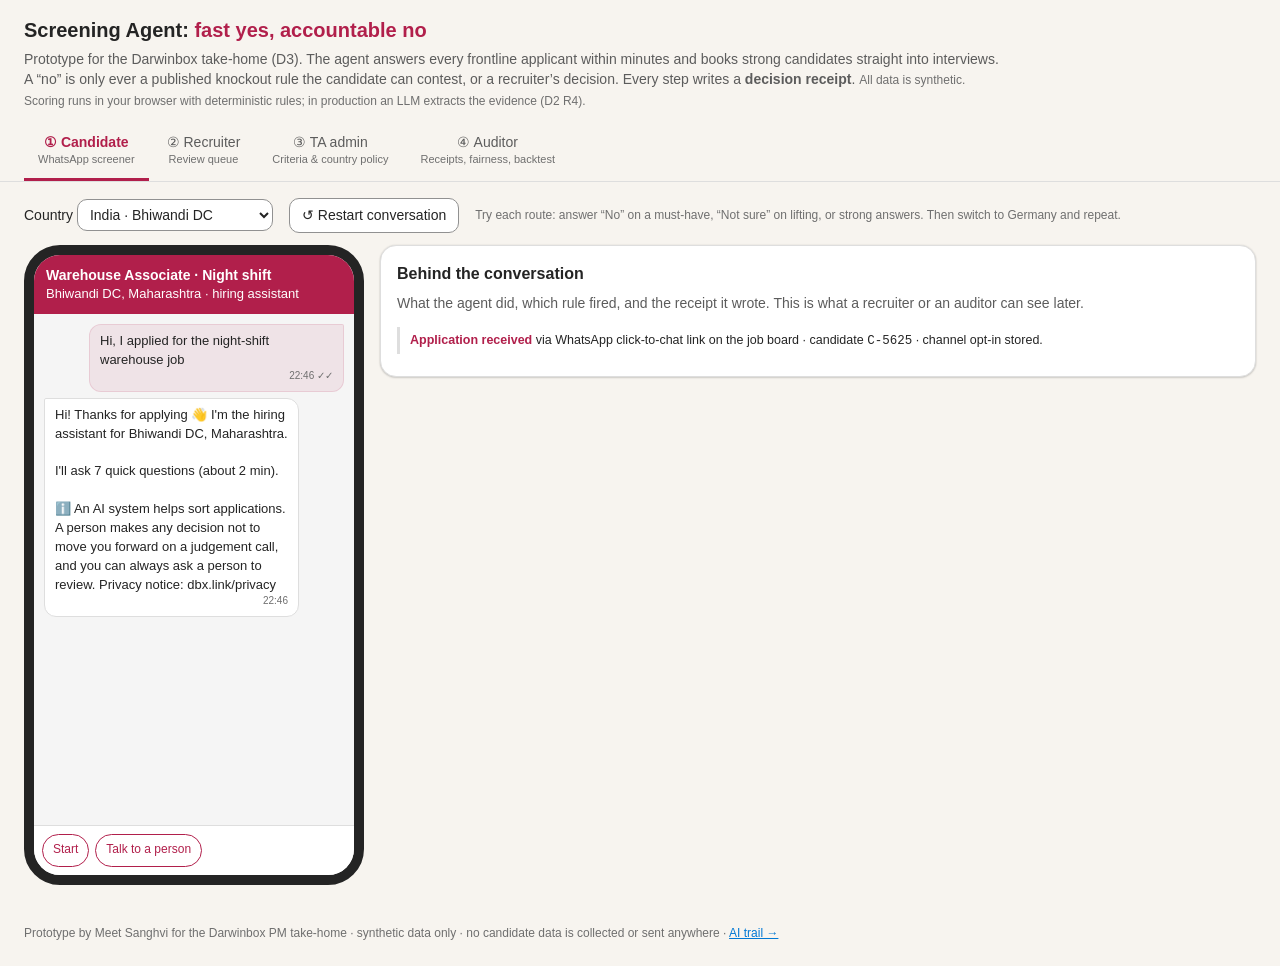
==== index.html @ ac9735ef "Screening agent prototype + AI trail Co-authored-by: Copilot <223556219+Copilot@users.noreply.github" ====
<!doctype html>
<html lang="en">
<head>
<meta charset="utf-8">
<meta name="viewport" content="width=device-width, initial-scale=1">
<meta name="robots" content="noindex">
<title>Screening Agent prototype: fast yes, accountable no</title>
<script>
  (() => {
    const param = new URLSearchParams(window.location.search).get("scoutTheme");
    const theme =
      param || (window.matchMedia("(prefers-color-scheme: dark)").matches ? "dark" : "light");
    document.documentElement.setAttribute("data-theme", theme);
  })();
</script>
<style>
:root {
  color-scheme: light;
  --cp-bg: #f7f4ef;
  --cp-bg-elevated: #fcfbf8;
  --cp-surface: #ffffff;
  --cp-surface-soft: #f5f5f5;
  --cp-border: #dedede;
  --cp-border-strong: #919191;
  --cp-text: #242424;
  --cp-text-muted: #5c5c5c;
  --cp-text-soft: #6f6f6f;
  --cp-accent: #b11f4b;
  --cp-accent-hover: #9a1a41;
  --cp-accent-soft: rgba(177, 31, 75, 0.08);
  --cp-accent-fg: #ffffff;
  --cp-success: #16a34a;
  --cp-danger: #dc2626;
  --cp-warning: #f59e0b;
  --cp-link: #0078d4;
  --cp-shadow: 0 18px 48px rgba(0, 0, 0, 0.12);
  --cp-overlay: rgba(255, 255, 255, 0.8);
  --cp-panel: rgba(255, 255, 255, 0.86);
  --cp-panel-strong: rgba(255, 255, 255, 0.96);
  --cp-sheen: rgba(255, 255, 255, 0.55);
  --cp-highlight: rgba(177, 31, 75, 0.12);
}
html[data-theme="dark"] {
  color-scheme: dark;
  --cp-bg: #3d3b3a;
  --cp-bg-elevated: #343231;
  --cp-surface: #292929;
  --cp-surface-soft: #2e2e2e;
  --cp-border: #474747;
  --cp-border-strong: #5f5f5f;
  --cp-text: #dedede;
  --cp-text-muted: #919191;
  --cp-text-soft: #b0b0b0;
  --cp-accent: #fd8ea1;
  --cp-accent-hover: #fb7b91;
  --cp-accent-soft: rgba(253, 142, 161, 0.14);
  --cp-accent-fg: #1a1a1a;
  --cp-success: #4ade80;
  --cp-danger: #f87171;
  --cp-warning: #fbbf24;
  --cp-link: #4da6ff;
  --cp-shadow: 0 18px 48px rgba(0, 0, 0, 0.32);
  --cp-overlay: rgba(41, 41, 41, 0.88);
  --cp-panel: rgba(41, 41, 41, 0.72);
  --cp-panel-strong: rgba(41, 41, 41, 0.96);
  --cp-sheen: rgba(255, 255, 255, 0.04);
  --cp-highlight: rgba(253, 142, 161, 0.12);
}
* { box-sizing: border-box; }
body { margin: 0; background: var(--cp-bg); color: var(--cp-text); font: 14px/1.45 "Segoe UI", Aptos, Calibri, -apple-system, BlinkMacSystemFont, sans-serif; }
code, pre, .mono { font-family: Consolas, "Courier New", Courier, monospace; }
a { color: var(--cp-link); }
header { padding: 16px 24px 0; max-width: 1280px; margin: 0 auto; }
header h1 { margin: 0; font-size: 20px; }
header h1 span { color: var(--cp-accent); }
header p { margin: 4px 0 12px; color: var(--cp-text-muted); max-width: 980px; }
nav { display: flex; gap: 4px; border-bottom: 1px solid var(--cp-border); max-width: 1280px; margin: 0 auto; padding: 0 24px; flex-wrap: wrap; }
nav button { border: 0; background: none; padding: 10px 14px; font: inherit; color: var(--cp-text-muted); cursor: pointer; border-bottom: 3px solid transparent; }
nav button.on { color: var(--cp-accent); border-bottom-color: var(--cp-accent); font-weight: 600; }
nav button small { display: block; font-size: 11px; font-weight: 400; color: var(--cp-text-soft); }
main { max-width: 1280px; margin: 0 auto; padding: 16px 24px 40px; }
.view { display: none; } .view.on { display: block; }
.card { background: var(--cp-surface); border: 1px solid var(--cp-border); border-radius: 16px; box-shadow: 0 0 2px rgba(0,0,0,0.12), 0 1px 2px rgba(0,0,0,0.14); padding: 16px; }
.row { display: flex; gap: 16px; align-items: flex-start; flex-wrap: wrap; }
.grow { flex: 1; min-width: 320px; }
h2 { font-size: 16px; margin: 0 0 8px; }
h3 { font-size: 14px; margin: 14px 0 6px; }
.muted { color: var(--cp-text-muted); } .soft { color: var(--cp-text-soft); font-size: 12px; }
.btn { border: 1px solid var(--cp-border-strong); background: var(--cp-surface); color: var(--cp-text); border-radius: 0.625rem; padding: 6px 12px; font: inherit; cursor: pointer; }
.btn:hover { border-color: var(--cp-accent); }
.btn.pri { background: var(--cp-accent); border-color: var(--cp-accent); color: var(--cp-accent-fg); }
.btn.pri:hover { background: var(--cp-accent-hover); }
.btn:disabled { opacity: .45; cursor: not-allowed; }
select, input[type=text] { font: inherit; padding: 6px 8px; border-radius: 0.625rem; border: 1px solid var(--cp-border-strong); background: var(--cp-surface); color: var(--cp-text); }
.pill { display: inline-block; padding: 1px 8px; border-radius: 999px; font-size: 12px; font-weight: 600; border: 1px solid var(--cp-border); }
.b-adv { color: var(--cp-success); border-color: var(--cp-success); }
.b-rev { color: var(--cp-warning); border-color: var(--cp-warning); }
.b-no { color: var(--cp-danger); border-color: var(--cp-danger); }
.b-lock { color: var(--cp-text-muted); }
table { width: 100%; border-collapse: collapse; font-size: 13px; }
th, td { text-align: left; padding: 6px 8px; border-bottom: 1px solid var(--cp-border); vertical-align: top; }
th { color: var(--cp-text-muted); font-weight: 600; font-size: 12px; }
tr.sel td { background: var(--cp-highlight); }
tr.click { cursor: pointer; } tr.click:hover td { background: var(--cp-accent-soft); }
.ok { color: var(--cp-success); font-weight: 600; } .bad { color: var(--cp-danger); font-weight: 600; } .unc { color: var(--cp-warning); font-weight: 600; }
/* phone */
.phone { width: 340px; height: 640px; border: 10px solid var(--cp-text); border-radius: 36px; background: var(--cp-surface-soft); display: flex; flex-direction: column; overflow: hidden; flex-shrink: 0; }
.ph-top { background: var(--cp-accent); color: var(--cp-accent-fg); padding: 10px 12px; font-size: 13px; }
.ph-top b { display: block; font-size: 14px; }
.chat { flex: 1; overflow-y: auto; padding: 10px; display: flex; flex-direction: column; gap: 6px; }
.msg { max-width: 85%; padding: 7px 10px; border-radius: 12px; font-size: 13px; white-space: pre-wrap; }
.msg.bot { background: var(--cp-surface); border: 1px solid var(--cp-border); align-self: flex-start; border-top-left-radius: 2px; }
.msg.me { background: var(--cp-accent-soft); border: 1px solid var(--cp-highlight); align-self: flex-end; border-top-right-radius: 2px; }
.msg .t { display: block; font-size: 10px; color: var(--cp-text-soft); text-align: right; }
.quick { display: flex; flex-wrap: wrap; gap: 6px; padding: 8px; border-top: 1px solid var(--cp-border); background: var(--cp-surface); min-height: 50px; }
.quick button { border: 1px solid var(--cp-accent); color: var(--cp-accent); background: var(--cp-surface); border-radius: 999px; padding: 5px 10px; font: inherit; font-size: 12px; cursor: pointer; }
.quick button:hover { background: var(--cp-accent-soft); }
.log { font-size: 12.5px; }
.log .step { border-left: 3px solid var(--cp-border); padding: 4px 10px; margin: 0 0 6px; }
.log .step.hot { border-left-color: var(--cp-accent); background: var(--cp-accent-soft); }
.log .step b { color: var(--cp-accent); }
pre.json { background: var(--cp-surface-soft); border: 1px solid var(--cp-border); border-radius: 10px; padding: 10px; font-size: 11.5px; overflow: auto; max-height: 340px; margin: 6px 0 0; }
.callout { border: 1px solid var(--cp-accent); background: var(--cp-accent-soft); border-radius: 10px; padding: 10px 12px; margin: 10px 0; font-size: 13px; }
.kpis { display: grid; grid-template-columns: repeat(auto-fit, minmax(160px, 1fr)); gap: 10px; margin-bottom: 12px; }
.kpi { background: var(--cp-surface); border: 1px solid var(--cp-border); border-radius: 12px; padding: 10px 12px; }
.kpi b { display: block; font-size: 20px; }
.kpi span { font-size: 12px; color: var(--cp-text-muted); }
.bar { height: 14px; border-radius: 4px; background: var(--cp-accent); }
.bartrack { position: relative; background: var(--cp-surface-soft); border: 1px solid var(--cp-border); border-radius: 4px; height: 16px; }
.bartrack .thr { position: absolute; top: -3px; bottom: -3px; width: 2px; background: var(--cp-text); }
.toast { position: fixed; bottom: 18px; left: 50%; transform: translateX(-50%); background: var(--cp-panel-strong); border: 1px solid var(--cp-accent); color: var(--cp-text); padding: 10px 16px; border-radius: 10px; box-shadow: var(--cp-shadow); display: none; max-width: 560px; z-index: 9; }
.lint { font-size: 12.5px; margin-top: 6px; }
.gate { display: flex; gap: 8px; align-items: baseline; font-size: 13px; margin: 3px 0; }
footer { max-width: 1280px; margin: 0 auto; padding: 0 24px 24px; color: var(--cp-text-soft); font-size: 12px; }
</style>
</head>
<body>

<header>
  <h1>Screening Agent: <span>fast yes, accountable no</span></h1>
  <p>Prototype for the Darwinbox take-home (D3). The agent answers every frontline applicant within minutes and books strong candidates straight into interviews. A “no” is only ever a published knockout rule the candidate can contest, or a recruiter’s decision. Every step writes a <b>decision receipt</b>.
  <span class="soft">All data is synthetic. Scoring runs in your browser with deterministic rules; in production an LLM extracts the evidence (D2 R4).</span></p>
</header>

<nav id="nav">
  <button data-v="cand" class="on">① Candidate<small>WhatsApp screener</small></button>
  <button data-v="rec">② Recruiter<small>Review queue</small></button>
  <button data-v="pol">③ TA admin<small>Criteria &amp; country policy</small></button>
  <button data-v="aud">④ Auditor<small>Receipts, fairness, backtest</small></button>
</nav>

<main>
<!-- ============ CANDIDATE ============ -->
<section class="view on" id="v-cand">
  <div class="row" style="margin-bottom:12px; align-items:center">
    <label>Country&nbsp;<select id="country">
      <option value="IN">India · Bhiwandi DC</option>
      <option value="US">United States · Dallas FC</option>
      <option value="DE">Germany · Leipzig DC</option>
    </select></label>
    <button class="btn" id="restart">↺ Restart conversation</button>
    <span class="soft">Try each route: answer “No” on a must-have, “Not sure” on lifting, or strong answers. Then switch to Germany and repeat.</span>
  </div>
  <div class="row">
    <div class="phone">
      <div class="ph-top"><b id="ph-role">Warehouse Associate · Night shift</b><span id="ph-site">Hiring assistant · verified business</span></div>
      <div class="chat" id="chat"></div>
      <div class="quick" id="quick"></div>
    </div>
    <div class="card grow">
      <h2>Behind the conversation</h2>
      <p class="muted" style="margin-top:0">What the agent did, which rule fired, and the receipt it wrote. This is what a recruiter or an auditor can see later.</p>
      <div class="log" id="log"></div>
    </div>
  </div>
</section>

<!-- ============ RECRUITER ============ -->
<section class="view" id="v-rec">
  <div class="kpis" id="rec-kpis"></div>
  <div class="row">
    <div class="card grow" style="flex:1.1">
      <h2>Review queue <span class="soft">(sorted by likely-yes first · SLA 3 working days)</span></h2>
      <div style="margin-bottom:8px">
        <select id="rec-filter">
          <option value="Review">Review band</option>
          <option value="DEconfirm">DE knockout confirmations</option>
          <option value="Advance">Advance band (auto-scheduled)</option>
          <option value="all">All</option>
        </select>
      </div>
      <table id="rec-table"></table>
    </div>
    <div class="card grow" id="rec-card"></div>
  </div>
</section>

<!-- ============ POLICY ============ -->
<section class="view" id="v-pol">
  <div class="row">
    <div class="card grow">
      <h2>Country policy <span class="soft">(enforced server-side · every change logged)</span></h2>
      <table id="pol-table"></table>
      <div class="callout" id="gatebox"></div>
    </div>
    <div class="card grow">
      <h2>Approved criteria · Warehouse Associate (v3)</h2>
      <table id="crit-table"></table>
      <h3>Propose a new criterion</h3>
      <div class="row" style="gap:8px">
        <input type="text" id="crit-in" class="grow" style="min-width:220px" placeholder="e.g. Has a forklift licence">
        <select id="crit-type"><option>Preferred</option><option>Knockout</option></select>
        <button class="btn pri" id="crit-add">Check &amp; submit</button>
      </div>
      <div class="lint" id="crit-lint"><span class="soft">Try “Candidate under 35”, “Graduate from a top college”, “No employment gaps”, “Lives in pin code 421302”, then “Has a forklift licence”.</span></div>
    </div>
  </div>
</section>

<!-- ============ AUDITOR ============ -->
<section class="view" id="v-aud">
  <div class="row">
    <div class="card grow" style="flex:1.3">
      <h2>Decision receipts <span class="soft">(append-only · includes those you created in this session)</span></h2>
      <div class="row" style="gap:8px;margin-bottom:8px">
        <select id="aud-filter"><option value="all">All actors</option><option value="agent">Agent only</option><option value="human">Human only</option></select>
        <button class="btn" id="export">⬇ Export receipts (JSON)</button>
      </div>
      <div style="max-height:360px;overflow:auto"><table id="aud-table"></table></div>
      <pre class="json" id="aud-json">Select a receipt to inspect it.</pre>
    </div>
    <div class="grow" style="display:flex;flex-direction:column;gap:16px">
      <div class="card">
        <h2>Adverse-impact ratio by stage <span class="soft">(four-fifths rule · synthetic)</span></h2>
        <div id="air"></div>
        <p class="soft">Selection rate of each group ÷ the highest group’s rate. Below 0.80 the rule auto-pauses and the TA admin is alerted (D2 R11). US groups come from voluntary EEO self-ID, which is stored apart from scoring.</p>
      </div>
      <div class="card">
        <h2>Backtest: where last year’s hires would have landed</h2>
        <div id="bt"></div>
      </div>
    </div>
  </div>
</section>
</main>

<footer>Prototype by Meet Sanghvi for the Darwinbox PM take-home · synthetic data only · no candidate data is collected or sent anywhere · <a href="ai-trail.html">AI trail →</a></footer>
<div class="toast" id="toast"></div>

<script>
// ---------------- model ----------------
const COUNTRY = {
  IN: { site: "Bhiwandi DC, Maharashtra", role: "Warehouse Associate · Night shift", lang: "English / Hindi", knock: "auto" },
  US: { site: "Dallas Fulfilment Center, TX", role: "Warehouse Associate · Night shift", lang: "English / Spanish", knock: "auto" },
  DE: { site: "Logistikzentrum Leipzig", role: "Lagermitarbeiter:in · Nachtschicht", lang: "Deutsch / English", knock: "human" },
};
const POLICY = {
  IN: { ack: "Auto", advance: "Auto-schedule", knock: "auto", rank: "locked", audit: "Internal" },
  US: { ack: "Auto", advance: "Auto-schedule", knock: "auto", rank: "locked", audit: "Independent (NYC roles)" },
  DE: { ack: "Auto (after works council)", advance: "Auto-schedule", knock: "human", rank: "locked", audit: "Internal + works council" },
};
const GATES = [
  { k: "G1 backtest: hire recall ≥95% (top hires ≥98%)", ok: true, v: "96.9% / 98.6%" },
  { k: "G1 adverse-impact ratio ≥0.80 at every stage", ok: true, v: "min 0.86" },
  { k: "One full peak of live shadow data", ok: false, v: "not yet: first peak" },
  { k: "Counsel sign-off for rank-based rejection (per country)", ok: false, v: "pending" },
  { k: "Works-council agreement (DE only)", ok: false, v: "pending" },
];
let CRITERIA = [
  { id: "K1", text: "Right to work in the country", type: "Knockout", w: 0, why: "Legal requirement", by: "TA Lead, 02 Oct" },
  { id: "K2", text: "Available for night shifts (22:00–06:00)", type: "Knockout", w: 0, why: "Role is night-only", by: "Ops Manager, 02 Oct" },
  { id: "K3", text: "Can lift 20 kg repeatedly (adjustments available)", type: "Knockout", w: 0, why: "Core task; adjustments considered", by: "H&S Lead, 03 Oct" },
  { id: "P1", text: "Commute ≤ 15 km", type: "Preferred", w: 25, why: "Night-shift attendance", by: "Ops Manager, 02 Oct" },
  { id: "P2", text: "Any physical / warehouse / delivery work", type: "Preferred", w: 30, why: "Ramp-up time", by: "Ops Manager, 02 Oct" },
  { id: "P3", text: "Can start within 2 weeks", type: "Preferred", w: 20, why: "Peak timing", by: "TA Lead, 02 Oct" },
  { id: "P4", text: "Understands safety briefing language", type: "Preferred", w: 25, why: "Safety", by: "H&S Lead, 03 Oct" },
];
const BANNED = [
  [/\b(age|aged|years old|under \d+|over \d+|young|dob|birth)\b/i, "Age is a protected characteristic. Use the job-related requirement instead (e.g. “can lift 20 kg”)."],
  [/\b(gender|male|female|man|woman|men|women)\b/i, "Gender must never be a criterion."],
  [/\b(photo|picture|looks|appearance)\b/i, "Photos and appearance are excluded and redacted before scoring."],
  [/\b(married|marital|single|children|pregnan)/i, "Family status is protected and not job-related."],
  [/\b(pin ?code|zip|postcode|postal code|neighbou?rhood)\b/i, "Postcode is a known proxy for caste, race and income. Use computed commute distance (P1) instead."],
  [/\b(gap|gaps|continuous employment)\b/i, "Employment gaps penalise carers, illness and returners, and do not predict frontline performance."],
  [/\b(college|university|iit|degree|graduate|tier)\b/i, "Education pedigree is not job-related for this frontline role and creates adverse impact."],
  [/\b(caste|religion|nationality|ethnic|race|accent|native speaker)\b/i, "Protected characteristic or proxy. For eligibility use “right to work”; for language use “understands safety briefing”."],
];

const now = () => new Date();
const ts = (d = now()) => d.toISOString().replace("T", " ").slice(0, 19) + "Z";
let seq = 4180;
const rid = () => "DR-2026-" + (++seq);

// ---------------- seed receipts & queue ----------------
const RECEIPTS = [];
function receipt(o) {
  const r = Object.assign({
    receipt_id: rid(), at: ts(), tenant: "retail-logistics-01", requisition: "REQ-WH-NIGHT-" + (o.country || "IN"),
    criteria_version: "wh-assoc-v3", model: "evidence-extractor 2026-10 (prompt p-17)", scorer: "det-scorer 1.4",
  }, o);
  RECEIPTS.unshift(r); return r;
}
const QUEUE = [
  { id: "C-5521", name: "Ravi K.", country: "IN", band: "Review", score: 65, reason: "Thin CV. Experience inferred from free text: ‘3 yrs Swiggy delivery’.", ev: { K1: "met", K2: "met", K3: "met", P1: ["met", "2 km (computed)"], P2: ["met", "“3 years food delivery, night slots”"], P3: ["partial", "“after Diwali”"], P4: ["unclear", "Answered in Marathi"] }, note: "Backtest twin: the objecting hiring manager’s best 2025 hire had this profile. A CV ranker put him in the bottom 30%; the structured screener puts him in Review, not Not matched." },
  { id: "C-5519", name: "Sneha P.", country: "IN", band: "Review", score: 55, reason: "Score 55 (Advance ≥70).", ev: { K1: "met", K2: "met", K3: "met", P1: ["partial", "18 km (computed)"], P2: ["unmet", "Retail cashier, no physical work stated"], P3: ["met", "Immediately"], P4: ["met", "Hindi, English"] } },
  { id: "C-5502", name: "Jordan T.", country: "US", band: "Review", score: 62, reason: "Knockout K3 unclear: ‘Not sure about lifting’.", ev: { K1: "met", K2: "met", K3: "unclear", P1: ["met", "6 mi"], P2: ["met", "“2 yrs Walmart stocking”"], P3: ["met", "Immediately"], P4: ["met", "English"] } },
  { id: "C-5498", name: "Maria G.", country: "US", band: "Review", score: 45, reason: "Score 45 (Advance ≥70).", ev: { K1: "met", K2: "met", K3: "met", P1: ["unmet", "24 mi"], P2: ["partial", "Home care aide (physical)"], P3: ["unmet", "1 month+"], P4: ["met", "Spanish, English"] } },
  { id: "C-5490", name: "Lukas W.", country: "DE", band: "Not matched", deConfirm: true, score: 0, reason: "Knockout K2: ‘no night shifts’. Awaiting human confirmation (DE policy).", ev: { K1: "met", K2: "unmet", K3: "met", P1: ["met", "4 km"], P2: ["met", "“Kommissionierer, 1 Jahr”"], P3: ["met", "Sofort"], P4: ["met", "Deutsch"] } },
  { id: "C-5487", name: "Aylin D.", country: "DE", band: "Not matched", deConfirm: true, score: 0, reason: "Knockout K1: no right to work stated. Awaiting human confirmation (DE policy).", ev: { K1: "unmet", K2: "met", K3: "met", P1: ["met", "9 km"], P2: ["unmet", "—"], P3: ["met", "2 Wochen"], P4: ["met", "Deutsch, Türkisch"] } },
  { id: "C-5530", name: "Amit S.", country: "IN", band: "Advance", score: 100, reason: "All knockouts met; score 100. Interview booked Tue 10:00.", ev: { K1: "met", K2: "met", K3: "met", P1: ["met", "3 km"], P2: ["met", "“Flipkart picker 2 yrs”"], P3: ["met", "Immediately"], P4: ["met", "Hindi"] } },
  { id: "C-5528", name: "Dana R.", country: "US", band: "Advance", score: 80, reason: "Score 80. Interview booked Wed 09:30.", ev: { K1: "met", K2: "met", K3: "met", P1: ["met", "4 mi"], P2: ["met", "“Amazon seasonal 2025”"], P3: ["unmet", "1 month"], P4: ["met", "English"] } },
];
QUEUE.forEach((c, i) => {
  receipt({ at: ts(new Date(Date.now() - (i + 1) * 3.7e6)), candidate: c.id, country: c.country, requisition: "REQ-WH-NIGHT-" + c.country,
    actor: "agent", action: c.band === "Advance" ? "advance+schedule" : c.deConfirm ? "knockout→pending human confirm" : "route→review",
    band: c.band, score: c.score, evidence: c.ev, policy: `${c.country}.knockout=${POLICY[c.country].knock}`, messages: ["ack+AI notice", c.band === "Advance" ? "interview slots" : "status: under review"] });
});
// historical aggregate receipts for realism
[["C-5411","IN","agent","knockout→auto-close (K2)","Not matched"],["C-5405","IN","recruiter:a.mehta","not progressed (reason: commute 40km, declined relocation)","Review"],["C-5399","US","recruiter:j.ortiz","advanced after review (override)","Review"],["C-5390","IN","recruiter:a.mehta","candidate review request → re-opened, advanced","Not matched"]]
  .forEach(([c, co, a, act, b], i) => receipt({ at: ts(new Date(Date.now() - 864e5 * (i + 1))), candidate: c, country: co, requisition: "REQ-WH-NIGHT-" + co, actor: a, action: act, band: b }));

// ---------------- helpers ----------------
const $ = s => document.querySelector(s);
const el = (t, a = {}, h = "") => { const e = document.createElement(t); Object.assign(e, a); if (h) e.innerHTML = h; return e; };
const bandPill = b => `<span class="pill ${b === "Advance" ? "b-adv" : b === "Review" ? "b-rev" : "b-no"}">${b}</span>`;
const evCls = v => v === "met" ? "ok" : v === "unmet" ? "bad" : "unc";
function toast(t) { const x = $("#toast"); x.innerHTML = t; x.style.display = "block"; clearTimeout(x._t); x._t = setTimeout(() => x.style.display = "none", 4200); }

// ---------------- tabs ----------------
document.querySelectorAll("#nav button").forEach(b => b.onclick = () => {
  document.querySelectorAll("#nav button").forEach(x => x.classList.toggle("on", x === b));
  document.querySelectorAll(".view").forEach(v => v.classList.toggle("on", v.id === "v-" + b.dataset.v));
  if (b.dataset.v === "rec") renderRec(); if (b.dataset.v === "aud") renderAud(); if (b.dataset.v === "pol") renderPol();
});

// ---------------- candidate chat ----------------
const Q = [
  { k: "K1", q: c => `Are you legally allowed to work in ${c === "IN" ? "India" : c === "US" ? "the United States" : "Germany"}?`, opts: [["Yes", "met"], ["No", "unmet"]] },
  { k: "K2", q: () => "This role is night shifts only (22:00–06:00). Can you work nights?", opts: [["Yes, nights are fine", "met"], ["No", "unmet"]] },
  { k: "K3", q: () => "The job involves lifting boxes up to 20 kg many times a shift. We can discuss adjustments. Is that OK?", opts: [["Yes", "met"], ["Not sure", "unclear"], ["No", "unmet"]] },
  { k: "P1", q: () => "Roughly how far do you live from the site?", opts: [["Under 5 km", "met"], ["5–15 km", "met"], ["15–30 km", "partial"], ["30+ km", "unmet"]] },
  { k: "P2", q: () => "Have you done any physical work before, e.g. warehouse, delivery, construction or retail stock?", opts: [["Yes, 1+ year", "met"], ["A little", "partial"], ["Not yet", "unmet"]], free: true },
  { k: "P3", q: () => "When could you start?", opts: [["Immediately", "met"], ["Within 2 weeks", "met"], ["In a month or more", "unmet"]] },
  { k: "P4", q: c => `Safety briefings are in ${COUNTRY[c].lang}. Can you follow them?`, opts: [["Yes", "met"], ["Partly", "partial"], ["No", "unmet"]] },
];
let S;
function addMsg(who, text) {
  const m = el("div", { className: "msg " + who }); m.textContent = text;
  m.appendChild(el("span", { className: "t" }, now().toTimeString().slice(0, 5) + (who === "me" ? " ✓✓" : "")));
  $("#chat").appendChild(m); $("#chat").scrollTop = 1e6;
}
function addLog(html, hot) { const d = el("div", { className: "step" + (hot ? " hot" : "") }, html); $("#log").appendChild(d); d.scrollIntoView({ block: "nearest" }); }
function quick(opts) { const q = $("#quick"); q.innerHTML = ""; opts.forEach(([label, fn]) => { const b = el("button", {}, label); b.onclick = () => fn(label); q.appendChild(b); }); }
function bot(text, opts, delay = 450) { quick([]); setTimeout(() => { addMsg("bot", text); if (opts) quick(opts); }, delay); }

function startChat() {
  const c = $("#country").value; S = { c, ans: {}, i: 0, id: "C-" + (5600 + Math.floor(Math.random() * 300)) };
  $("#chat").innerHTML = ""; $("#log").innerHTML = ""; $("#ph-role").textContent = COUNTRY[c].role; $("#ph-site").textContent = COUNTRY[c].site + " · hiring assistant";
  addMsg("me", "Hi, I applied for the night-shift warehouse job");
  addLog(`<b>Application received</b> via WhatsApp click-to-chat link on the job board · candidate <span class="mono">${S.id}</span> · channel opt-in stored.`);
  bot(`Hi! Thanks for applying 👋 I'm the hiring assistant for ${COUNTRY[c].site}.\n\nI'll ask 7 quick questions (about 2 min).\n\nℹ️ An AI system helps sort applications. A person makes any decision not to move you forward on a judgement call, and you can always ask a person to review. Privacy notice: dbx.link/privacy`,
    [["Start", () => { addMsg("me", "Start"); addLog(`<b>Notice served</b> · AI-use + privacy notice v2 (${c}) · logged to receipt · time to first response: <b>&lt; 1 min</b> (baseline: 9 days)`, true); ask(); }],
     ["Talk to a person", () => { addMsg("me", "Talk to a person"); addLog("<b>Human route requested</b> · recruiter task created, SLA 1 working day. Candidate is not screened by AI."); bot("Sure. A recruiter will message you here within 1 working day. Your application is safe."); }]], 300);
}
function ask() {
  const q = Q[S.i]; const opts = q.opts.map(([l, v]) => [l, () => answer(q, l, v)]);
  bot(q.q(S.c), opts);
}
function answer(q, label, v) {
  addMsg("me", label); S.ans[q.k] = [v, label];
  const isK = q.k.startsWith("K");
  addLog(`<b>${q.k}</b> ${CRITERIA.find(x => x.id === q.k).text} → <span class="${evCls(v === "partial" ? "unclear" : v)}">${v}</span> <span class="soft">· source: “${label}”</span>`);
  S.i++;
  if (S.i < Q.length) return ask();
  decide();
}
function decide() {
  const c = S.c, a = S.ans;
  const kn = ["K1", "K2", "K3"];
  const failed = kn.filter(k => a[k][0] === "unmet"), unclear = kn.filter(k => a[k][0] === "unclear");
  let score = 0; const parts = [];
  ["P1", "P2", "P3", "P4"].forEach(k => { const w = CRITERIA.find(x => x.id === k).w; const v = a[k][0]; const s = v === "met" ? w : v === "partial" ? w / 2 : 0; score += s; parts.push(`${k} ${s}/${w}`); });
  let band = failed.length ? "Not matched" : unclear.length ? "Review" : score >= 70 ? "Advance" : "Review";
  addLog(`<b>Deterministic score</b> ${score}/100 (${parts.join(" · ")}) · thresholds: Advance ≥70 · knockouts: ${failed.length ? failed.join(",") + " not met" : unclear.length ? unclear.join(",") + " unclear" : "all met"}`);
  const ev = {}; Object.entries(a).forEach(([k, [v, l]]) => ev[k] = { value: v, source: l });
  const base = { candidate: S.id, country: c, requisition: "REQ-WH-NIGHT-" + c, band, score, evidence: ev, policy: `${c}.knockout=${POLICY[c].knock}; rank_reject=locked` };
  const q = { id: S.id, name: "You (demo)", country: c, band, score, ev: Object.fromEntries(Object.entries(a).map(([k, [v, l]]) => [k, k.startsWith("K") ? v : [v, l]])), reason: "" };

  if (band === "Advance") {
    addLog(`<b>Policy ${c}</b>: auto-advance allowed → <b>Advance</b>. Calendar sync: 3 free slots in the next 48h.`, true);
    bot("Great news, you match what this role needs ✅\n\nPick an interview slot at the site (20 min):", [
      ["Tomorrow 10:00", book], ["Tomorrow 15:30", book], ["Day after 11:00", book]]);
    function book(l) { addMsg("me", l); const r = receipt(Object.assign(base, { actor: "agent", action: "advance+schedule (" + l + ")", messages: ["ack+AI notice", "slots", "confirmation + reminder T-24h/T-2h"] }));
      addLog(`<b>Interview booked</b> · apply→interview booked: <b>~4 min</b> (target ≤48h) · receipt <span class="mono">${r.receipt_id}</span><pre class="json">${JSON.stringify(r, null, 2)}</pre>`, true);
      bot(`Booked: ${l} ✅\nAddress & what to bring: dbx.link/visit\nWe'll remind you the day before. Reply RESCHEDULE anytime.`); q.reason = "Booked " + l; QUEUE.unshift(q); }
  } else if (band === "Review") {
    const why = unclear.length ? `Knockout ${unclear.join(",")} is unclear, so the agent may not decide` : `Score ${score} is below Advance (70), and the policy forbids rank-based rejection`;
    q.reason = why + "."; QUEUE.unshift(q);
    const r = receipt(Object.assign(base, { actor: "agent", action: "route→review", messages: ["ack+AI notice", "status: under review, decision by +3 working days"] }));
    addLog(`<b>Policy ${c}</b>: ${why} → <b>Review queue</b> (sorted likely-yes first). Receipt <span class="mono">${r.receipt_id}</span>. <i>Open the Recruiter tab to decide.</i>`, true);
    bot("Thanks, that's everything 🙏\n\nA recruiter will look at your answers personally and reply here by Thursday at the latest.\n\nMeanwhile, 2 similar roles near you are open (day shift).", [["See similar roles", l => { addMsg("me", l); bot("• Picker, day shift · 4 km\n• Loader, evening · 7 km\nReply 1 or 2 to apply with the same answers."); }]]);
  } else {
    const crit = failed.map(k => CRITERIA.find(x => x.id === k).text.toLowerCase()).join("; ");
    if (POLICY[c].knock === "auto") {
      const r = receipt(Object.assign(base, { actor: "agent", action: `knockout→auto-close (${failed.join(",")})`, messages: ["ack+AI notice", "outcome with reason + review link"] }));
      addLog(`<b>Policy ${c}</b>: knockout auto-close allowed. The rule is published, customer-approved and contestable → closed with reason. Receipt <span class="mono">${r.receipt_id}</span>`, true);
      bot(`Thank you for your time. This role requires: ${crit}. Based on your answer, we can't move this application forward.\n\nThis was decided by a published rule for this job, not a judgement about you.`, [
        ["Ask a person to review", reviewReq], ["I answered wrong", l => { addMsg("me", l); addLog("<b>Answer correction</b> · the candidate can re-answer once and the decision is recomputed. Logged."); S.i = 0; S.ans = {}; ask(); }], ["Show other roles", l => { addMsg("me", l); bot("• Picker, day shift · 4 km\n• Packer, part-time days · 6 km"); }], ["Why? / my data", l => { addMsg("me", l); bot(`Decision: closed on rule ${failed.join(",")} (${crit}).\nYour answers + this decision record (${r.receipt_id}) can be downloaded: dbx.link/mydata\nYou can ask us to delete your data anytime.`); }]]);
      function reviewReq(l) { addMsg("me", l); receipt({ candidate: S.id, country: c, actor: "candidate", action: "requested human review", band }); q.band = "Review"; q.reason = "Candidate requested human review of knockout " + failed.join(","); QUEUE.unshift(q);
        addLog("<b>Human review requested</b> → recruiter queue, SLA 5 working days. <i>See Recruiter tab.</i>", true); bot("Done. A recruiter will review your application personally and reply here within 5 working days."); }
    } else {
      q.deConfirm = true; q.reason = `Knockout ${failed.join(",")} not met. Awaiting human confirmation (DE policy).`; QUEUE.unshift(q);
      const r = receipt(Object.assign(base, { actor: "agent", action: "knockout→pending human confirm", messages: ["ack+AI notice", "status: under review"] }));
      addLog(`<b>Policy DE</b>: no solely automated adverse decision (GDPR Art. 22 working assumption; works council pending) → <b>human confirmation queue</b>. Receipt <span class="mono">${r.receipt_id}</span>. <i>Recruiter tab → “DE knockout confirmations”.</i>`, true);
      bot("Vielen Dank! Thanks, that's everything.\n\nA member of our recruiting team will look at your application and reply here within 3 working days.");
    }
  }
}
$("#restart").onclick = startChat; $("#country").onchange = startChat;

// ---------------- recruiter ----------------
let selRec = null;
function renderRec() {
  const f = $("#rec-filter").value;
  const list = QUEUE.filter(c => f === "all" ? true : f === "DEconfirm" ? c.deConfirm && !c.done : f === "Review" ? c.band === "Review" && !c.done : c.band === f)
    .sort((a, b) => b.score - a.score);
  const rev = QUEUE.filter(c => c.band === "Review" && !c.done).length, dec = QUEUE.filter(c => c.deConfirm && !c.done).length;
  const hum = RECEIPTS.filter(r => r.actor && r.actor.startsWith("recruiter")).length;
  $("#rec-kpis").innerHTML = `<div class="kpi"><b>${rev}</b><span>in Review (demo sample of ~8.8k/week at peak)</span></div><div class="kpi"><b>${dec}</b><span>DE knockout confirmations</span></div><div class="kpi"><b>~40 s</b><span>median time per evidence card (vs 3 min raw)</span></div><div class="kpi"><b>${hum}</b><span>human decisions logged</span></div><div class="kpi"><b>2%</b><span>auto-outcomes blind-injected for audit</span></div>`;
  const t = $("#rec-table"); t.innerHTML = "<tr><th>Candidate</th><th>Country</th><th>Band</th><th>Score</th><th>Why here</th></tr>";
  list.forEach(c => { const tr = el("tr", { className: "click" + (selRec === c ? " sel" : "") }, `<td>${c.name}<br><span class="soft mono">${c.id}</span></td><td>${c.country}</td><td>${bandPill(c.band)}${c.done ? ' <span class="soft">· decided</span>' : ""}</td><td>${c.score}</td><td class="soft">${c.reason}</td>`); tr.onclick = () => { selRec = c; renderRec(); }; t.appendChild(tr); });
  if (!list.length) t.innerHTML += `<tr><td colspan="5" class="soft">Queue empty. Run the Candidate flow to add someone.</td></tr>`;
  renderCard();
}
function renderCard() {
  const c = selRec, box = $("#rec-card");
  if (!c) { box.innerHTML = `<h2>Evidence card</h2><p class="muted">Select a candidate. The recruiter sees evidence per criterion with the source quote, never a bare “AI score”.</p><div class="callout"><b>Design choices</b><br>• Sorted likely-yes first, so the best Review candidates still hear back fast.<br>• “Not progress” requires a reason code, which becomes the candidate’s explanation.<br>• A card decided in under 8s is flagged as a possible rubber stamp.</div>`; return; }
  const rows = CRITERIA.map(k => { const e = c.ev[k.id]; const v = Array.isArray(e) ? e[0] : e; const src = Array.isArray(e) ? e[1] : ""; return `<tr><td><b>${k.id}</b> ${k.text}<br><span class="soft">${k.type}${k.w ? " · weight " + k.w : ""}</span></td><td class="${evCls(v === "partial" ? "unclear" : v)}">${v || "—"}</td><td class="soft">${src}</td></tr>`; }).join("");
  box.innerHTML = `<h2>${c.name} <span class="soft mono">${c.id} · ${c.country}</span> ${bandPill(c.band)}</h2>
   <p class="muted" style="margin:0 0 6px">${c.reason}</p>
   ${c.note ? `<div class="callout">🔎 ${c.note}</div>` : ""}
   <table><tr><th>Criterion</th><th>Evidence</th><th>Source</th></tr>${rows}</table>
   <p class="soft">Redacted before scoring: name, photo, gender, date of birth, address (commute computed separately).</p>
   ${c.done ? `<p><b>Decided:</b> ${c.done}</p>` : c.band === "Advance" ? `<p class="soft">Auto-scheduled by the agent. Recruiters can still pull back with a reason.</p>` : `
   <div class="row" style="gap:8px;align-items:center">
     <button class="btn pri" id="a-adv">Advance → send slots</button>
     <button class="btn" id="a-ask">Ask 1 question on WhatsApp</button>
     <select id="a-reason"><option value="">Not progress: choose reason…</option>${c.deConfirm ? '<option>Confirm knockout as stated by candidate</option>' : ""}<option>Commute too far for night shift</option><option>Start date beyond requisition need</option><option>Role filled: kept in talent pool</option><option>Other job-related reason (free text, audited)</option></select>
     <button class="btn" id="a-no">Not progress</button>
   </div>`}`;
  if (c.done || c.band === "Advance") return;
  const t0 = Date.now();
  const act = (action, band, msg) => {
    const secs = Math.round((Date.now() - t0) / 1000);
    const r = receipt({ candidate: c.id, country: c.country, requisition: "REQ-WH-NIGHT-" + c.country, actor: "recruiter:a.mehta", action, band: c.band, final: band, review_seconds: secs, rubber_stamp_flag: secs < 8, override_of_agent: band === "Advance" });
    c.done = action; toast(`Receipt <span class="mono">${r.receipt_id}</span> written · ${msg}${secs < 8 ? ` · ⚠ reviewed in ${secs}s, flagged as possible rubber stamp` : ""}`); renderRec();
  };
  $("#a-adv").onclick = () => act("advanced after review (override of agent band)", "Advance", "candidate gets interview slots on WhatsApp");
  $("#a-ask").onclick = () => toast("WhatsApp question sent: “Could you tell us more about your past work?” The card returns to the queue when they reply.");
  $("#a-no").onclick = () => { const r = $("#a-reason").value; if (!r) return toast("A reason code is required. It becomes the candidate’s explanation."); act("not progressed: " + r, "Not matched", "candidate receives the reason + ‘ask a person to review’"); };
}
$("#rec-filter").onchange = () => { selRec = null; renderRec(); };

// ---------------- policy ----------------
function renderPol() {
  const P = POLICY, rows = [
    ["Acknowledge + AI-use notice + screener", c => P[c].ack],
    ["Auto-advance & schedule interviews", c => P[c].advance],
    ["Knockout outcome", c => `<select data-c="${c}" class="knock"><option value="auto" ${P[c].knock === "auto" ? "selected" : ""}>Auto-close (contestable)</option><option value="human" ${P[c].knock === "human" ? "selected" : ""}>Human confirms</option></select>`],
    ["Rank-based auto-reject", c => `<button class="btn unlock" data-c="${c}">🔒 Locked · request unlock</button>`],
    ["Bias audit before go-live", c => P[c].audit],
  ];
  $("#pol-table").innerHTML = `<tr><th>Capability</th><th>India</th><th>United States</th><th>Germany</th></tr>` + rows.map(([n, f]) => `<tr><td>${n}</td>${["IN", "US", "DE"].map(c => `<td>${f(c)}</td>`).join("")}</tr>`).join("");
  document.querySelectorAll(".knock").forEach(s => s.onchange = () => {
    const c = s.dataset.c;
    if (c === "DE" && s.value === "auto") { s.value = "human"; return toast("Blocked: DE knockout auto-close needs counsel sign-off (GDPR Art. 22) and works-council agreement on file."); }
    receipt({ actor: "ta-admin:r.iyer", action: `policy change ${c}.knockout: ${P[c].knock} → ${s.value}`, country: c, approver: "TA Lead", requisition: "*" });
    P[c].knock = s.value; toast(`Policy changed and logged. ${c} knockouts now: ${s.value === "auto" ? "auto-close" : "human confirms"}.`);
  });
  document.querySelectorAll(".unlock").forEach(b => b.onclick = () => {
    receipt({ actor: "ta-admin:r.iyer", action: `unlock request ${b.dataset.c}.rank_reject: DENIED (gates pending)`, country: b.dataset.c, requisition: "*" });
    toast("Unlock denied: 3 of 5 gates are still pending (see checklist). The request was logged for the auditor.");
  });
  $("#gatebox").innerHTML = `<b>Gates to unlock rank-based auto-reject</b> (per country × role family)` + GATES.map(g => `<div class="gate"><span class="${g.ok ? "ok" : "bad"}">${g.ok ? "✔" : "✖"}</span><span>${g.k}</span><span class="soft">${g.v}</span></div>`).join("") + `<div class="soft" style="margin-top:6px">The product is built so that the competitor’s fully automated mode is a configuration a customer can <i>earn</i> with its own data, not a default.</div>`;
  $("#crit-table").innerHTML = `<tr><th>ID</th><th>Criterion</th><th>Type</th><th>Weight</th><th>Rationale · approver</th></tr>` + CRITERIA.map(k => `<tr><td>${k.id}</td><td>${k.text}</td><td>${k.type === "Knockout" ? '<span class="pill b-no">Knockout</span>' : '<span class="pill">Preferred</span>'}</td><td>${k.w || "—"}</td><td class="soft">${k.why} · ${k.by}</td></tr>`).join("");
}
$("#crit-add").onclick = () => {
  const t = $("#crit-in").value.trim(); if (!t) return;
  const hit = BANNED.find(([re]) => re.test(t));
  if (hit) { $("#crit-lint").innerHTML = `<span class="bad">✖ Blocked:</span> ${hit[1]}`; receipt({ actor: "ta-admin:r.iyer", action: `criterion proposal BLOCKED by lint: “${t}”`, requisition: "*" }); return; }
  const id = ($("#crit-type").value === "Knockout" ? "K" : "P") + (CRITERIA.length + 1);
  $("#crit-lint").innerHTML = `<span class="ok">✔ Passed lint.</span> Sent for approval with a job-related rationale (TA Lead + Ops). ${$("#crit-type").value === "Knockout" ? "<b>Knockouts</b> must also be shown to candidates <i>before</i> they apply and pass a backtest impact check." : "It becomes active in the next criteria version (v4) after a backtest re-run."}`;
  receipt({ actor: "ta-admin:r.iyer", action: `criterion proposed: ${id} “${t}” (pending approval)`, requisition: "*" });
};

// ---------------- auditor ----------------
function renderAud() {
  const f = $("#aud-filter").value;
  const list = RECEIPTS.filter(r => f === "all" ? true : f === "agent" ? r.actor === "agent" : r.actor !== "agent");
  const t = $("#aud-table"); t.innerHTML = "<tr><th>Receipt</th><th>Time (UTC)</th><th>Candidate</th><th>Actor</th><th>Action</th></tr>";
  list.forEach(r => { const tr = el("tr", { className: "click" }, `<td class="mono">${r.receipt_id}</td><td class="soft">${r.at.slice(5, 16)}</td><td>${r.candidate || "—"} ${r.country ? `<span class="soft">${r.country}</span>` : ""}</td><td>${r.actor}</td><td>${r.action}</td>`); tr.onclick = () => { document.querySelectorAll("#aud-table tr").forEach(x => x.classList.remove("sel")); tr.classList.add("sel"); $("#aud-json").textContent = JSON.stringify(r, null, 2); }; t.appendChild(tr); });
  const AIR = [["Screener → Advance", [["Women", 0.91], ["Men", 1.0]], [["Age 40+", 0.88], ["Under 40", 1.0]]], ["Knockout close", [["Women", 0.97], ["Men", 1.0]], [["Age 40+", 0.86], ["Under 40", 1.0]]], ["Review → Interview", [["Women", 1.0], ["Men", 0.95]], [["Age 40+", 0.93], ["Under 40", 1.0]]]];
  $("#air").innerHTML = AIR.map(([stage, ...gs]) => `<h3>${stage}</h3>` + gs.flat().filter(g => g[1] < 1).map(([g, v]) => `<div class="row" style="gap:8px;align-items:center;margin:3px 0"><span style="width:80px" class="soft">${g}</span><div class="bartrack grow" style="min-width:160px"><div class="bar" style="width:${v * 100}%;${v < 0.8 ? "" : ""}"></div><div class="thr" style="left:80%"></div></div><b style="width:40px" class="${v >= 0.8 ? "ok" : "bad"}">${v.toFixed(2)}</b></div>`).join("")).join("") + `<p class="soft">Black line = 0.80 threshold. Group shown is the one with the lower rate in each pair.</p>`;
  $("#bt").innerHTML = `<p class="muted" style="margin-top:0">Replay of 12 months of applications (synthetic numbers). Each hire is placed in the band the agent <i>would</i> have assigned.</p>
   <table><tr><th>Band the agent would assign</th><th>All hires</th><th>Top-rated hires</th></tr>
   <tr><td>${bandPill("Advance")}</td><td>71.2%</td><td>78.0%</td></tr>
   <tr><td>${bandPill("Review")}</td><td>25.7%</td><td>20.6%</td></tr>
   <tr><td>${bandPill("Not matched")} (would be lost)</td><td class="ok">3.1%</td><td class="ok">1.4%</td></tr>
   <tr><td><b>Recall outside Not matched</b></td><td class="ok">96.9% ✔ ≥95%</td><td class="ok">98.6% ✔ ≥98%</td></tr></table>
   <div class="callout">🔎 <b>The hiring manager’s hire (Ravi K. profile).</b> A CV-to-JD ranker placed him in the <b>bottom 30%</b>, which the competitor’s mode would auto-reject. The structured screener places him in <b>Review</b> (score 65) because delivery work counts as physical experience (P2). The 25.7% of hires in Review is why a person owns that band.</div>`;
}
$("#aud-filter").onchange = renderAud;
$("#export").onclick = () => { const b = new Blob([JSON.stringify(RECEIPTS, null, 2)], { type: "application/json" }); const a = el("a", { href: URL.createObjectURL(b), download: "decision-receipts.json" }); a.click(); };

startChat();
</script>
</body>
</html>
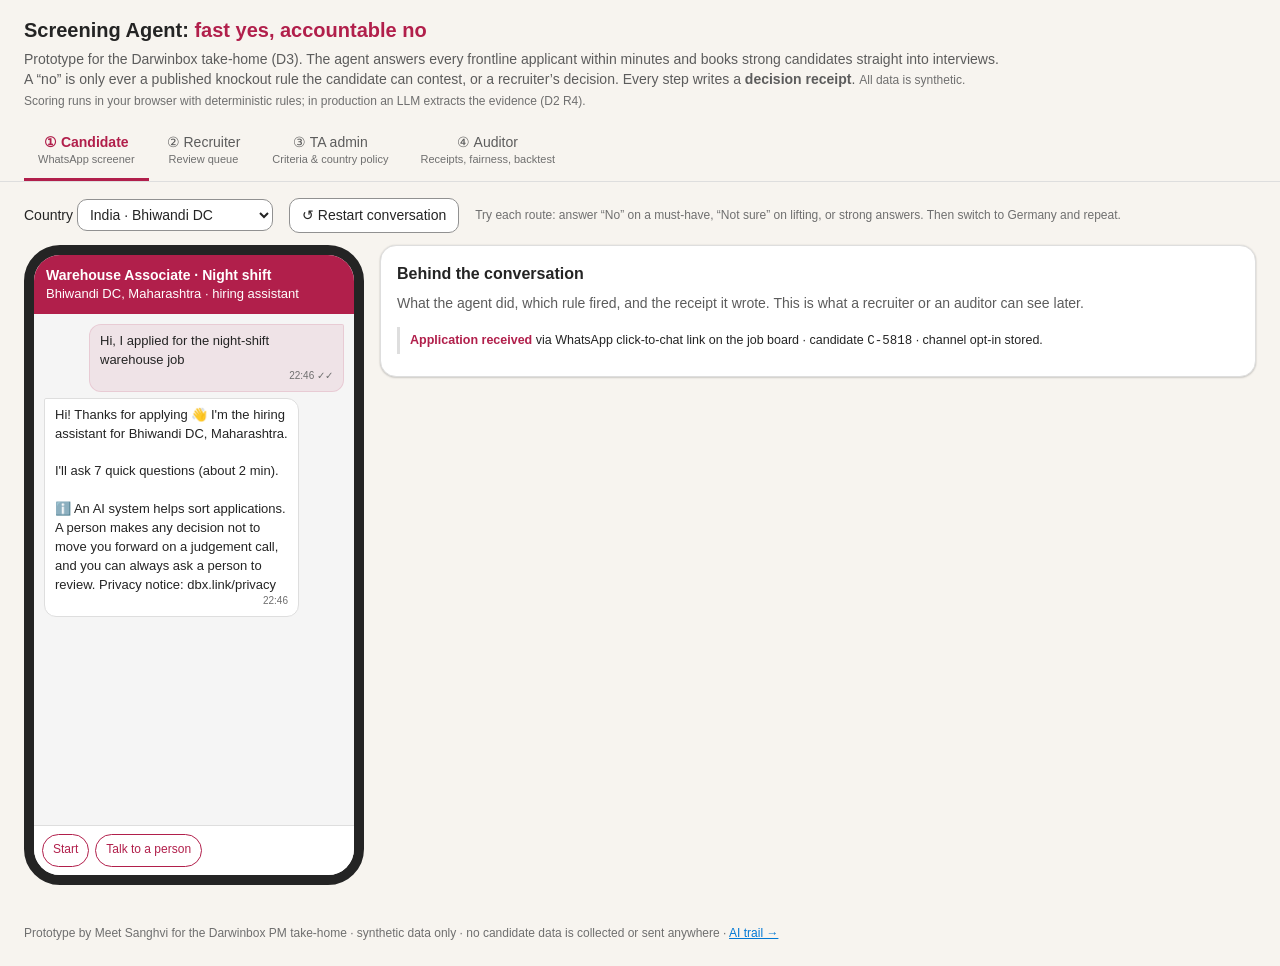
==== commit 6e1815a5: "Add inline favicon" ====
--- a/index.html
+++ b/index.html
@@ -2,6 +2,7 @@
 <html lang="en">
 <head>
 <meta charset="utf-8">
+<link rel="icon" href="data:,">
 <meta name="viewport" content="width=device-width, initial-scale=1">
 <meta name="robots" content="noindex">
 <title>Screening Agent prototype: fast yes, accountable no</title>
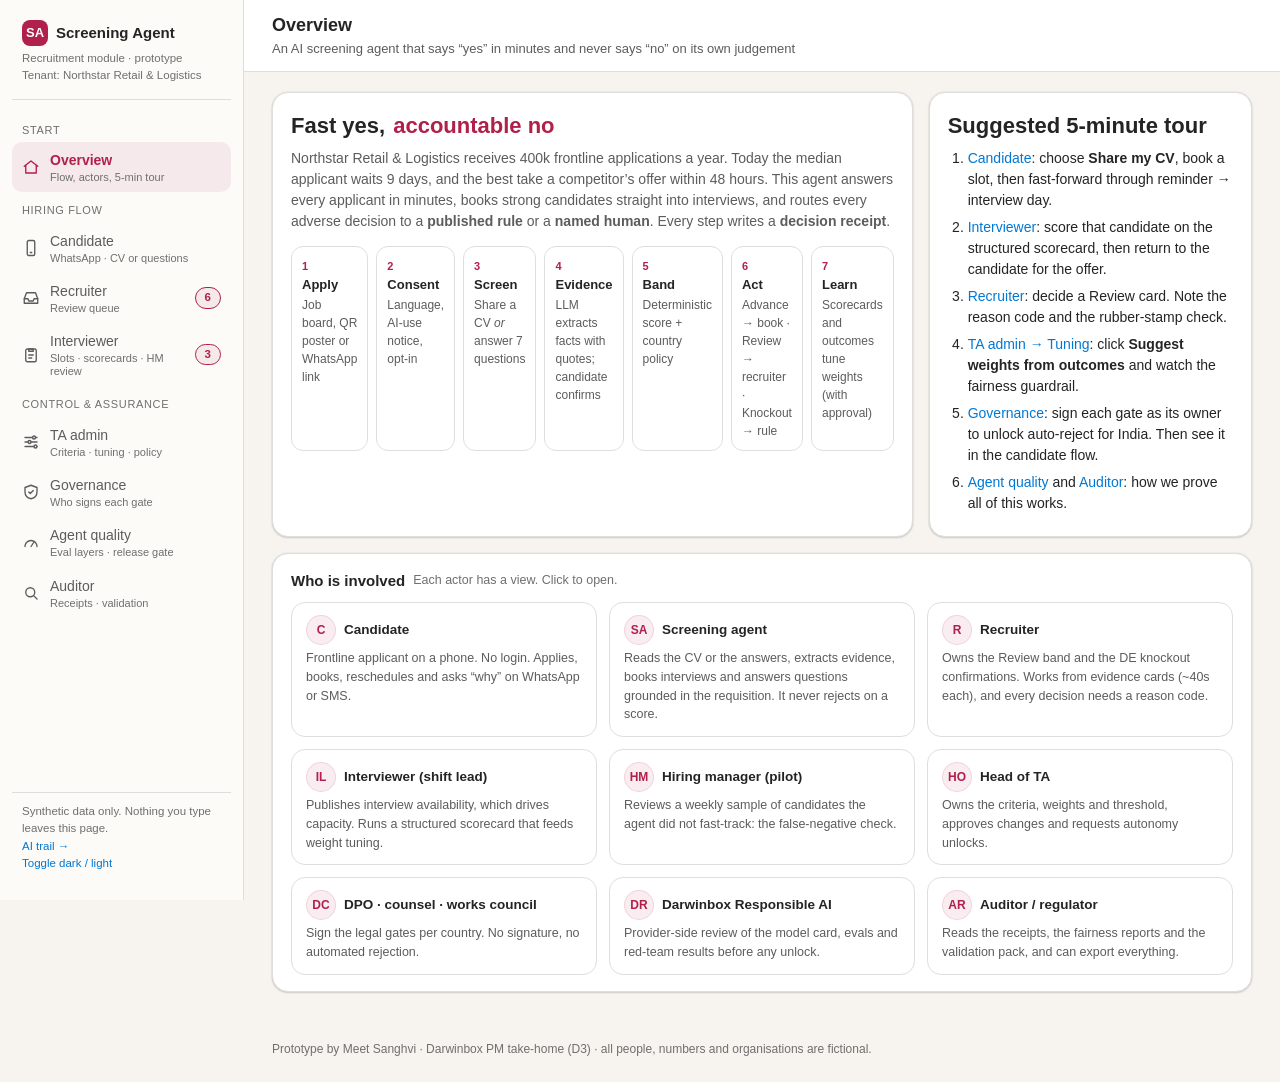
==== commit fb7bc298: "v2: CV path, scheduling + interviewer, weight tuning, governance actors, agent quality, validation C" ====
--- a/index.html
+++ b/index.html
@@ -14,506 +14,28 @@
     document.documentElement.setAttribute("data-theme", theme);
   })();
 </script>
-<style>
-:root {
-  color-scheme: light;
-  --cp-bg: #f7f4ef;
-  --cp-bg-elevated: #fcfbf8;
-  --cp-surface: #ffffff;
-  --cp-surface-soft: #f5f5f5;
-  --cp-border: #dedede;
-  --cp-border-strong: #919191;
-  --cp-text: #242424;
-  --cp-text-muted: #5c5c5c;
-  --cp-text-soft: #6f6f6f;
-  --cp-accent: #b11f4b;
-  --cp-accent-hover: #9a1a41;
-  --cp-accent-soft: rgba(177, 31, 75, 0.08);
-  --cp-accent-fg: #ffffff;
-  --cp-success: #16a34a;
-  --cp-danger: #dc2626;
-  --cp-warning: #f59e0b;
-  --cp-link: #0078d4;
-  --cp-shadow: 0 18px 48px rgba(0, 0, 0, 0.12);
-  --cp-overlay: rgba(255, 255, 255, 0.8);
-  --cp-panel: rgba(255, 255, 255, 0.86);
-  --cp-panel-strong: rgba(255, 255, 255, 0.96);
-  --cp-sheen: rgba(255, 255, 255, 0.55);
-  --cp-highlight: rgba(177, 31, 75, 0.12);
-}
-html[data-theme="dark"] {
-  color-scheme: dark;
-  --cp-bg: #3d3b3a;
-  --cp-bg-elevated: #343231;
-  --cp-surface: #292929;
-  --cp-surface-soft: #2e2e2e;
-  --cp-border: #474747;
-  --cp-border-strong: #5f5f5f;
-  --cp-text: #dedede;
-  --cp-text-muted: #919191;
-  --cp-text-soft: #b0b0b0;
-  --cp-accent: #fd8ea1;
-  --cp-accent-hover: #fb7b91;
-  --cp-accent-soft: rgba(253, 142, 161, 0.14);
-  --cp-accent-fg: #1a1a1a;
-  --cp-success: #4ade80;
-  --cp-danger: #f87171;
-  --cp-warning: #fbbf24;
-  --cp-link: #4da6ff;
-  --cp-shadow: 0 18px 48px rgba(0, 0, 0, 0.32);
-  --cp-overlay: rgba(41, 41, 41, 0.88);
-  --cp-panel: rgba(41, 41, 41, 0.72);
-  --cp-panel-strong: rgba(41, 41, 41, 0.96);
-  --cp-sheen: rgba(255, 255, 255, 0.04);
-  --cp-highlight: rgba(253, 142, 161, 0.12);
-}
-* { box-sizing: border-box; }
-body { margin: 0; background: var(--cp-bg); color: var(--cp-text); font: 14px/1.45 "Segoe UI", Aptos, Calibri, -apple-system, BlinkMacSystemFont, sans-serif; }
-code, pre, .mono { font-family: Consolas, "Courier New", Courier, monospace; }
-a { color: var(--cp-link); }
-header { padding: 16px 24px 0; max-width: 1280px; margin: 0 auto; }
-header h1 { margin: 0; font-size: 20px; }
-header h1 span { color: var(--cp-accent); }
-header p { margin: 4px 0 12px; color: var(--cp-text-muted); max-width: 980px; }
-nav { display: flex; gap: 4px; border-bottom: 1px solid var(--cp-border); max-width: 1280px; margin: 0 auto; padding: 0 24px; flex-wrap: wrap; }
-nav button { border: 0; background: none; padding: 10px 14px; font: inherit; color: var(--cp-text-muted); cursor: pointer; border-bottom: 3px solid transparent; }
-nav button.on { color: var(--cp-accent); border-bottom-color: var(--cp-accent); font-weight: 600; }
-nav button small { display: block; font-size: 11px; font-weight: 400; color: var(--cp-text-soft); }
-main { max-width: 1280px; margin: 0 auto; padding: 16px 24px 40px; }
-.view { display: none; } .view.on { display: block; }
-.card { background: var(--cp-surface); border: 1px solid var(--cp-border); border-radius: 16px; box-shadow: 0 0 2px rgba(0,0,0,0.12), 0 1px 2px rgba(0,0,0,0.14); padding: 16px; }
-.row { display: flex; gap: 16px; align-items: flex-start; flex-wrap: wrap; }
-.grow { flex: 1; min-width: 320px; }
-h2 { font-size: 16px; margin: 0 0 8px; }
-h3 { font-size: 14px; margin: 14px 0 6px; }
-.muted { color: var(--cp-text-muted); } .soft { color: var(--cp-text-soft); font-size: 12px; }
-.btn { border: 1px solid var(--cp-border-strong); background: var(--cp-surface); color: var(--cp-text); border-radius: 0.625rem; padding: 6px 12px; font: inherit; cursor: pointer; }
-.btn:hover { border-color: var(--cp-accent); }
-.btn.pri { background: var(--cp-accent); border-color: var(--cp-accent); color: var(--cp-accent-fg); }
-.btn.pri:hover { background: var(--cp-accent-hover); }
-.btn:disabled { opacity: .45; cursor: not-allowed; }
-select, input[type=text] { font: inherit; padding: 6px 8px; border-radius: 0.625rem; border: 1px solid var(--cp-border-strong); background: var(--cp-surface); color: var(--cp-text); }
-.pill { display: inline-block; padding: 1px 8px; border-radius: 999px; font-size: 12px; font-weight: 600; border: 1px solid var(--cp-border); }
-.b-adv { color: var(--cp-success); border-color: var(--cp-success); }
-.b-rev { color: var(--cp-warning); border-color: var(--cp-warning); }
-.b-no { color: var(--cp-danger); border-color: var(--cp-danger); }
-.b-lock { color: var(--cp-text-muted); }
-table { width: 100%; border-collapse: collapse; font-size: 13px; }
-th, td { text-align: left; padding: 6px 8px; border-bottom: 1px solid var(--cp-border); vertical-align: top; }
-th { color: var(--cp-text-muted); font-weight: 600; font-size: 12px; }
-tr.sel td { background: var(--cp-highlight); }
-tr.click { cursor: pointer; } tr.click:hover td { background: var(--cp-accent-soft); }
-.ok { color: var(--cp-success); font-weight: 600; } .bad { color: var(--cp-danger); font-weight: 600; } .unc { color: var(--cp-warning); font-weight: 600; }
-/* phone */
-.phone { width: 340px; height: 640px; border: 10px solid var(--cp-text); border-radius: 36px; background: var(--cp-surface-soft); display: flex; flex-direction: column; overflow: hidden; flex-shrink: 0; }
-.ph-top { background: var(--cp-accent); color: var(--cp-accent-fg); padding: 10px 12px; font-size: 13px; }
-.ph-top b { display: block; font-size: 14px; }
-.chat { flex: 1; overflow-y: auto; padding: 10px; display: flex; flex-direction: column; gap: 6px; }
-.msg { max-width: 85%; padding: 7px 10px; border-radius: 12px; font-size: 13px; white-space: pre-wrap; }
-.msg.bot { background: var(--cp-surface); border: 1px solid var(--cp-border); align-self: flex-start; border-top-left-radius: 2px; }
-.msg.me { background: var(--cp-accent-soft); border: 1px solid var(--cp-highlight); align-self: flex-end; border-top-right-radius: 2px; }
-.msg .t { display: block; font-size: 10px; color: var(--cp-text-soft); text-align: right; }
-.quick { display: flex; flex-wrap: wrap; gap: 6px; padding: 8px; border-top: 1px solid var(--cp-border); background: var(--cp-surface); min-height: 50px; }
-.quick button { border: 1px solid var(--cp-accent); color: var(--cp-accent); background: var(--cp-surface); border-radius: 999px; padding: 5px 10px; font: inherit; font-size: 12px; cursor: pointer; }
-.quick button:hover { background: var(--cp-accent-soft); }
-.log { font-size: 12.5px; }
-.log .step { border-left: 3px solid var(--cp-border); padding: 4px 10px; margin: 0 0 6px; }
-.log .step.hot { border-left-color: var(--cp-accent); background: var(--cp-accent-soft); }
-.log .step b { color: var(--cp-accent); }
-pre.json { background: var(--cp-surface-soft); border: 1px solid var(--cp-border); border-radius: 10px; padding: 10px; font-size: 11.5px; overflow: auto; max-height: 340px; margin: 6px 0 0; }
-.callout { border: 1px solid var(--cp-accent); background: var(--cp-accent-soft); border-radius: 10px; padding: 10px 12px; margin: 10px 0; font-size: 13px; }
-.kpis { display: grid; grid-template-columns: repeat(auto-fit, minmax(160px, 1fr)); gap: 10px; margin-bottom: 12px; }
-.kpi { background: var(--cp-surface); border: 1px solid var(--cp-border); border-radius: 12px; padding: 10px 12px; }
-.kpi b { display: block; font-size: 20px; }
-.kpi span { font-size: 12px; color: var(--cp-text-muted); }
-.bar { height: 14px; border-radius: 4px; background: var(--cp-accent); }
-.bartrack { position: relative; background: var(--cp-surface-soft); border: 1px solid var(--cp-border); border-radius: 4px; height: 16px; }
-.bartrack .thr { position: absolute; top: -3px; bottom: -3px; width: 2px; background: var(--cp-text); }
-.toast { position: fixed; bottom: 18px; left: 50%; transform: translateX(-50%); background: var(--cp-panel-strong); border: 1px solid var(--cp-accent); color: var(--cp-text); padding: 10px 16px; border-radius: 10px; box-shadow: var(--cp-shadow); display: none; max-width: 560px; z-index: 9; }
-.lint { font-size: 12.5px; margin-top: 6px; }
-.gate { display: flex; gap: 8px; align-items: baseline; font-size: 13px; margin: 3px 0; }
-footer { max-width: 1280px; margin: 0 auto; padding: 0 24px 24px; color: var(--cp-text-soft); font-size: 12px; }
-</style>
+<link rel="stylesheet" href="app.css">
 </head>
 <body>
-
-<header>
-  <h1>Screening Agent: <span>fast yes, accountable no</span></h1>
-  <p>Prototype for the Darwinbox take-home (D3). The agent answers every frontline applicant within minutes and books strong candidates straight into interviews. A “no” is only ever a published knockout rule the candidate can contest, or a recruiter’s decision. Every step writes a <b>decision receipt</b>.
-  <span class="soft">All data is synthetic. Scoring runs in your browser with deterministic rules; in production an LLM extracts the evidence (D2 R4).</span></p>
-</header>
-
-<nav id="nav">
-  <button data-v="cand" class="on">① Candidate<small>WhatsApp screener</small></button>
-  <button data-v="rec">② Recruiter<small>Review queue</small></button>
-  <button data-v="pol">③ TA admin<small>Criteria &amp; country policy</small></button>
-  <button data-v="aud">④ Auditor<small>Receipts, fairness, backtest</small></button>
-</nav>
-
-<main>
-<!-- ============ CANDIDATE ============ -->
-<section class="view on" id="v-cand">
-  <div class="row" style="margin-bottom:12px; align-items:center">
-    <label>Country&nbsp;<select id="country">
-      <option value="IN">India · Bhiwandi DC</option>
-      <option value="US">United States · Dallas FC</option>
-      <option value="DE">Germany · Leipzig DC</option>
-    </select></label>
-    <button class="btn" id="restart">↺ Restart conversation</button>
-    <span class="soft">Try each route: answer “No” on a must-have, “Not sure” on lifting, or strong answers. Then switch to Germany and repeat.</span>
+<div class="app">
+  <aside class="side">
+    <div class="brand"><b><span class="logo">SA</span> Screening Agent</b><small>Recruitment module · prototype<br>Tenant: Northstar Retail &amp; Logistics</small></div>
+    <nav class="nav" id="nav"></nav>
+    <div class="foot">Synthetic data only. Nothing you type leaves this page.<br><a href="ai-trail.html">AI trail →</a><br><span id="themeToggle" style="cursor:pointer;color:var(--cp-link)">Toggle dark / light</span></div>
+  </aside>
+  <div class="wrap">
+    <div class="topbar"><div><h1 id="t-title"></h1><p id="t-sub"></p></div><div class="persona" id="t-persona"></div></div>
+    <main id="main"></main>
+    <footer>Prototype by Meet Sanghvi · Darwinbox PM take-home (D3) · all people, numbers and organisations are fictional.</footer>
   </div>
-  <div class="row">
-    <div class="phone">
-      <div class="ph-top"><b id="ph-role">Warehouse Associate · Night shift</b><span id="ph-site">Hiring assistant · verified business</span></div>
-      <div class="chat" id="chat"></div>
-      <div class="quick" id="quick"></div>
-    </div>
-    <div class="card grow">
-      <h2>Behind the conversation</h2>
-      <p class="muted" style="margin-top:0">What the agent did, which rule fired, and the receipt it wrote. This is what a recruiter or an auditor can see later.</p>
-      <div class="log" id="log"></div>
-    </div>
-  </div>
-</section>
-
-<!-- ============ RECRUITER ============ -->
-<section class="view" id="v-rec">
-  <div class="kpis" id="rec-kpis"></div>
-  <div class="row">
-    <div class="card grow" style="flex:1.1">
-      <h2>Review queue <span class="soft">(sorted by likely-yes first · SLA 3 working days)</span></h2>
-      <div style="margin-bottom:8px">
-        <select id="rec-filter">
-          <option value="Review">Review band</option>
-          <option value="DEconfirm">DE knockout confirmations</option>
-          <option value="Advance">Advance band (auto-scheduled)</option>
-          <option value="all">All</option>
-        </select>
-      </div>
-      <table id="rec-table"></table>
-    </div>
-    <div class="card grow" id="rec-card"></div>
-  </div>
-</section>
-
-<!-- ============ POLICY ============ -->
-<section class="view" id="v-pol">
-  <div class="row">
-    <div class="card grow">
-      <h2>Country policy <span class="soft">(enforced server-side · every change logged)</span></h2>
-      <table id="pol-table"></table>
-      <div class="callout" id="gatebox"></div>
-    </div>
-    <div class="card grow">
-      <h2>Approved criteria · Warehouse Associate (v3)</h2>
-      <table id="crit-table"></table>
-      <h3>Propose a new criterion</h3>
-      <div class="row" style="gap:8px">
-        <input type="text" id="crit-in" class="grow" style="min-width:220px" placeholder="e.g. Has a forklift licence">
-        <select id="crit-type"><option>Preferred</option><option>Knockout</option></select>
-        <button class="btn pri" id="crit-add">Check &amp; submit</button>
-      </div>
-      <div class="lint" id="crit-lint"><span class="soft">Try “Candidate under 35”, “Graduate from a top college”, “No employment gaps”, “Lives in pin code 421302”, then “Has a forklift licence”.</span></div>
-    </div>
-  </div>
-</section>
-
-<!-- ============ AUDITOR ============ -->
-<section class="view" id="v-aud">
-  <div class="row">
-    <div class="card grow" style="flex:1.3">
-      <h2>Decision receipts <span class="soft">(append-only · includes those you created in this session)</span></h2>
-      <div class="row" style="gap:8px;margin-bottom:8px">
-        <select id="aud-filter"><option value="all">All actors</option><option value="agent">Agent only</option><option value="human">Human only</option></select>
-        <button class="btn" id="export">⬇ Export receipts (JSON)</button>
-      </div>
-      <div style="max-height:360px;overflow:auto"><table id="aud-table"></table></div>
-      <pre class="json" id="aud-json">Select a receipt to inspect it.</pre>
-    </div>
-    <div class="grow" style="display:flex;flex-direction:column;gap:16px">
-      <div class="card">
-        <h2>Adverse-impact ratio by stage <span class="soft">(four-fifths rule · synthetic)</span></h2>
-        <div id="air"></div>
-        <p class="soft">Selection rate of each group ÷ the highest group’s rate. Below 0.80 the rule auto-pauses and the TA admin is alerted (D2 R11). US groups come from voluntary EEO self-ID, which is stored apart from scoring.</p>
-      </div>
-      <div class="card">
-        <h2>Backtest: where last year’s hires would have landed</h2>
-        <div id="bt"></div>
-      </div>
-    </div>
-  </div>
-</section>
-</main>
-
-<footer>Prototype by Meet Sanghvi for the Darwinbox PM take-home · synthetic data only · no candidate data is collected or sent anywhere · <a href="ai-trail.html">AI trail →</a></footer>
+</div>
 <div class="toast" id="toast"></div>
-
-<script>
-// ---------------- model ----------------
-const COUNTRY = {
-  IN: { site: "Bhiwandi DC, Maharashtra", role: "Warehouse Associate · Night shift", lang: "English / Hindi", knock: "auto" },
-  US: { site: "Dallas Fulfilment Center, TX", role: "Warehouse Associate · Night shift", lang: "English / Spanish", knock: "auto" },
-  DE: { site: "Logistikzentrum Leipzig", role: "Lagermitarbeiter:in · Nachtschicht", lang: "Deutsch / English", knock: "human" },
-};
-const POLICY = {
-  IN: { ack: "Auto", advance: "Auto-schedule", knock: "auto", rank: "locked", audit: "Internal" },
-  US: { ack: "Auto", advance: "Auto-schedule", knock: "auto", rank: "locked", audit: "Independent (NYC roles)" },
-  DE: { ack: "Auto (after works council)", advance: "Auto-schedule", knock: "human", rank: "locked", audit: "Internal + works council" },
-};
-const GATES = [
-  { k: "G1 backtest: hire recall ≥95% (top hires ≥98%)", ok: true, v: "96.9% / 98.6%" },
-  { k: "G1 adverse-impact ratio ≥0.80 at every stage", ok: true, v: "min 0.86" },
-  { k: "One full peak of live shadow data", ok: false, v: "not yet: first peak" },
-  { k: "Counsel sign-off for rank-based rejection (per country)", ok: false, v: "pending" },
-  { k: "Works-council agreement (DE only)", ok: false, v: "pending" },
-];
-let CRITERIA = [
-  { id: "K1", text: "Right to work in the country", type: "Knockout", w: 0, why: "Legal requirement", by: "TA Lead, 02 Oct" },
-  { id: "K2", text: "Available for night shifts (22:00–06:00)", type: "Knockout", w: 0, why: "Role is night-only", by: "Ops Manager, 02 Oct" },
-  { id: "K3", text: "Can lift 20 kg repeatedly (adjustments available)", type: "Knockout", w: 0, why: "Core task; adjustments considered", by: "H&S Lead, 03 Oct" },
-  { id: "P1", text: "Commute ≤ 15 km", type: "Preferred", w: 25, why: "Night-shift attendance", by: "Ops Manager, 02 Oct" },
-  { id: "P2", text: "Any physical / warehouse / delivery work", type: "Preferred", w: 30, why: "Ramp-up time", by: "Ops Manager, 02 Oct" },
-  { id: "P3", text: "Can start within 2 weeks", type: "Preferred", w: 20, why: "Peak timing", by: "TA Lead, 02 Oct" },
-  { id: "P4", text: "Understands safety briefing language", type: "Preferred", w: 25, why: "Safety", by: "H&S Lead, 03 Oct" },
-];
-const BANNED = [
-  [/\b(age|aged|years old|under \d+|over \d+|young|dob|birth)\b/i, "Age is a protected characteristic. Use the job-related requirement instead (e.g. “can lift 20 kg”)."],
-  [/\b(gender|male|female|man|woman|men|women)\b/i, "Gender must never be a criterion."],
-  [/\b(photo|picture|looks|appearance)\b/i, "Photos and appearance are excluded and redacted before scoring."],
-  [/\b(married|marital|single|children|pregnan)/i, "Family status is protected and not job-related."],
-  [/\b(pin ?code|zip|postcode|postal code|neighbou?rhood)\b/i, "Postcode is a known proxy for caste, race and income. Use computed commute distance (P1) instead."],
-  [/\b(gap|gaps|continuous employment)\b/i, "Employment gaps penalise carers, illness and returners, and do not predict frontline performance."],
-  [/\b(college|university|iit|degree|graduate|tier)\b/i, "Education pedigree is not job-related for this frontline role and creates adverse impact."],
-  [/\b(caste|religion|nationality|ethnic|race|accent|native speaker)\b/i, "Protected characteristic or proxy. For eligibility use “right to work”; for language use “understands safety briefing”."],
-];
-
-const now = () => new Date();
-const ts = (d = now()) => d.toISOString().replace("T", " ").slice(0, 19) + "Z";
-let seq = 4180;
-const rid = () => "DR-2026-" + (++seq);
-
-// ---------------- seed receipts & queue ----------------
-const RECEIPTS = [];
-function receipt(o) {
-  const r = Object.assign({
-    receipt_id: rid(), at: ts(), tenant: "retail-logistics-01", requisition: "REQ-WH-NIGHT-" + (o.country || "IN"),
-    criteria_version: "wh-assoc-v3", model: "evidence-extractor 2026-10 (prompt p-17)", scorer: "det-scorer 1.4",
-  }, o);
-  RECEIPTS.unshift(r); return r;
-}
-const QUEUE = [
-  { id: "C-5521", name: "Ravi K.", country: "IN", band: "Review", score: 65, reason: "Thin CV. Experience inferred from free text: ‘3 yrs Swiggy delivery’.", ev: { K1: "met", K2: "met", K3: "met", P1: ["met", "2 km (computed)"], P2: ["met", "“3 years food delivery, night slots”"], P3: ["partial", "“after Diwali”"], P4: ["unclear", "Answered in Marathi"] }, note: "Backtest twin: the objecting hiring manager’s best 2025 hire had this profile. A CV ranker put him in the bottom 30%; the structured screener puts him in Review, not Not matched." },
-  { id: "C-5519", name: "Sneha P.", country: "IN", band: "Review", score: 55, reason: "Score 55 (Advance ≥70).", ev: { K1: "met", K2: "met", K3: "met", P1: ["partial", "18 km (computed)"], P2: ["unmet", "Retail cashier, no physical work stated"], P3: ["met", "Immediately"], P4: ["met", "Hindi, English"] } },
-  { id: "C-5502", name: "Jordan T.", country: "US", band: "Review", score: 62, reason: "Knockout K3 unclear: ‘Not sure about lifting’.", ev: { K1: "met", K2: "met", K3: "unclear", P1: ["met", "6 mi"], P2: ["met", "“2 yrs Walmart stocking”"], P3: ["met", "Immediately"], P4: ["met", "English"] } },
-  { id: "C-5498", name: "Maria G.", country: "US", band: "Review", score: 45, reason: "Score 45 (Advance ≥70).", ev: { K1: "met", K2: "met", K3: "met", P1: ["unmet", "24 mi"], P2: ["partial", "Home care aide (physical)"], P3: ["unmet", "1 month+"], P4: ["met", "Spanish, English"] } },
-  { id: "C-5490", name: "Lukas W.", country: "DE", band: "Not matched", deConfirm: true, score: 0, reason: "Knockout K2: ‘no night shifts’. Awaiting human confirmation (DE policy).", ev: { K1: "met", K2: "unmet", K3: "met", P1: ["met", "4 km"], P2: ["met", "“Kommissionierer, 1 Jahr”"], P3: ["met", "Sofort"], P4: ["met", "Deutsch"] } },
-  { id: "C-5487", name: "Aylin D.", country: "DE", band: "Not matched", deConfirm: true, score: 0, reason: "Knockout K1: no right to work stated. Awaiting human confirmation (DE policy).", ev: { K1: "unmet", K2: "met", K3: "met", P1: ["met", "9 km"], P2: ["unmet", "—"], P3: ["met", "2 Wochen"], P4: ["met", "Deutsch, Türkisch"] } },
-  { id: "C-5530", name: "Amit S.", country: "IN", band: "Advance", score: 100, reason: "All knockouts met; score 100. Interview booked Tue 10:00.", ev: { K1: "met", K2: "met", K3: "met", P1: ["met", "3 km"], P2: ["met", "“Flipkart picker 2 yrs”"], P3: ["met", "Immediately"], P4: ["met", "Hindi"] } },
-  { id: "C-5528", name: "Dana R.", country: "US", band: "Advance", score: 80, reason: "Score 80. Interview booked Wed 09:30.", ev: { K1: "met", K2: "met", K3: "met", P1: ["met", "4 mi"], P2: ["met", "“Amazon seasonal 2025”"], P3: ["unmet", "1 month"], P4: ["met", "English"] } },
-];
-QUEUE.forEach((c, i) => {
-  receipt({ at: ts(new Date(Date.now() - (i + 1) * 3.7e6)), candidate: c.id, country: c.country, requisition: "REQ-WH-NIGHT-" + c.country,
-    actor: "agent", action: c.band === "Advance" ? "advance+schedule" : c.deConfirm ? "knockout→pending human confirm" : "route→review",
-    band: c.band, score: c.score, evidence: c.ev, policy: `${c.country}.knockout=${POLICY[c.country].knock}`, messages: ["ack+AI notice", c.band === "Advance" ? "interview slots" : "status: under review"] });
-});
-// historical aggregate receipts for realism
-[["C-5411","IN","agent","knockout→auto-close (K2)","Not matched"],["C-5405","IN","recruiter:a.mehta","not progressed (reason: commute 40km, declined relocation)","Review"],["C-5399","US","recruiter:j.ortiz","advanced after review (override)","Review"],["C-5390","IN","recruiter:a.mehta","candidate review request → re-opened, advanced","Not matched"]]
-  .forEach(([c, co, a, act, b], i) => receipt({ at: ts(new Date(Date.now() - 864e5 * (i + 1))), candidate: c, country: co, requisition: "REQ-WH-NIGHT-" + co, actor: a, action: act, band: b }));
-
-// ---------------- helpers ----------------
-const $ = s => document.querySelector(s);
-const el = (t, a = {}, h = "") => { const e = document.createElement(t); Object.assign(e, a); if (h) e.innerHTML = h; return e; };
-const bandPill = b => `<span class="pill ${b === "Advance" ? "b-adv" : b === "Review" ? "b-rev" : "b-no"}">${b}</span>`;
-const evCls = v => v === "met" ? "ok" : v === "unmet" ? "bad" : "unc";
-function toast(t) { const x = $("#toast"); x.innerHTML = t; x.style.display = "block"; clearTimeout(x._t); x._t = setTimeout(() => x.style.display = "none", 4200); }
-
-// ---------------- tabs ----------------
-document.querySelectorAll("#nav button").forEach(b => b.onclick = () => {
-  document.querySelectorAll("#nav button").forEach(x => x.classList.toggle("on", x === b));
-  document.querySelectorAll(".view").forEach(v => v.classList.toggle("on", v.id === "v-" + b.dataset.v));
-  if (b.dataset.v === "rec") renderRec(); if (b.dataset.v === "aud") renderAud(); if (b.dataset.v === "pol") renderPol();
-});
-
-// ---------------- candidate chat ----------------
-const Q = [
-  { k: "K1", q: c => `Are you legally allowed to work in ${c === "IN" ? "India" : c === "US" ? "the United States" : "Germany"}?`, opts: [["Yes", "met"], ["No", "unmet"]] },
-  { k: "K2", q: () => "This role is night shifts only (22:00–06:00). Can you work nights?", opts: [["Yes, nights are fine", "met"], ["No", "unmet"]] },
-  { k: "K3", q: () => "The job involves lifting boxes up to 20 kg many times a shift. We can discuss adjustments. Is that OK?", opts: [["Yes", "met"], ["Not sure", "unclear"], ["No", "unmet"]] },
-  { k: "P1", q: () => "Roughly how far do you live from the site?", opts: [["Under 5 km", "met"], ["5–15 km", "met"], ["15–30 km", "partial"], ["30+ km", "unmet"]] },
-  { k: "P2", q: () => "Have you done any physical work before, e.g. warehouse, delivery, construction or retail stock?", opts: [["Yes, 1+ year", "met"], ["A little", "partial"], ["Not yet", "unmet"]], free: true },
-  { k: "P3", q: () => "When could you start?", opts: [["Immediately", "met"], ["Within 2 weeks", "met"], ["In a month or more", "unmet"]] },
-  { k: "P4", q: c => `Safety briefings are in ${COUNTRY[c].lang}. Can you follow them?`, opts: [["Yes", "met"], ["Partly", "partial"], ["No", "unmet"]] },
-];
-let S;
-function addMsg(who, text) {
-  const m = el("div", { className: "msg " + who }); m.textContent = text;
-  m.appendChild(el("span", { className: "t" }, now().toTimeString().slice(0, 5) + (who === "me" ? " ✓✓" : "")));
-  $("#chat").appendChild(m); $("#chat").scrollTop = 1e6;
-}
-function addLog(html, hot) { const d = el("div", { className: "step" + (hot ? " hot" : "") }, html); $("#log").appendChild(d); d.scrollIntoView({ block: "nearest" }); }
-function quick(opts) { const q = $("#quick"); q.innerHTML = ""; opts.forEach(([label, fn]) => { const b = el("button", {}, label); b.onclick = () => fn(label); q.appendChild(b); }); }
-function bot(text, opts, delay = 450) { quick([]); setTimeout(() => { addMsg("bot", text); if (opts) quick(opts); }, delay); }
-
-function startChat() {
-  const c = $("#country").value; S = { c, ans: {}, i: 0, id: "C-" + (5600 + Math.floor(Math.random() * 300)) };
-  $("#chat").innerHTML = ""; $("#log").innerHTML = ""; $("#ph-role").textContent = COUNTRY[c].role; $("#ph-site").textContent = COUNTRY[c].site + " · hiring assistant";
-  addMsg("me", "Hi, I applied for the night-shift warehouse job");
-  addLog(`<b>Application received</b> via WhatsApp click-to-chat link on the job board · candidate <span class="mono">${S.id}</span> · channel opt-in stored.`);
-  bot(`Hi! Thanks for applying 👋 I'm the hiring assistant for ${COUNTRY[c].site}.\n\nI'll ask 7 quick questions (about 2 min).\n\nℹ️ An AI system helps sort applications. A person makes any decision not to move you forward on a judgement call, and you can always ask a person to review. Privacy notice: dbx.link/privacy`,
-    [["Start", () => { addMsg("me", "Start"); addLog(`<b>Notice served</b> · AI-use + privacy notice v2 (${c}) · logged to receipt · time to first response: <b>&lt; 1 min</b> (baseline: 9 days)`, true); ask(); }],
-     ["Talk to a person", () => { addMsg("me", "Talk to a person"); addLog("<b>Human route requested</b> · recruiter task created, SLA 1 working day. Candidate is not screened by AI."); bot("Sure. A recruiter will message you here within 1 working day. Your application is safe."); }]], 300);
-}
-function ask() {
-  const q = Q[S.i]; const opts = q.opts.map(([l, v]) => [l, () => answer(q, l, v)]);
-  bot(q.q(S.c), opts);
-}
-function answer(q, label, v) {
-  addMsg("me", label); S.ans[q.k] = [v, label];
-  const isK = q.k.startsWith("K");
-  addLog(`<b>${q.k}</b> ${CRITERIA.find(x => x.id === q.k).text} → <span class="${evCls(v === "partial" ? "unclear" : v)}">${v}</span> <span class="soft">· source: “${label}”</span>`);
-  S.i++;
-  if (S.i < Q.length) return ask();
-  decide();
-}
-function decide() {
-  const c = S.c, a = S.ans;
-  const kn = ["K1", "K2", "K3"];
-  const failed = kn.filter(k => a[k][0] === "unmet"), unclear = kn.filter(k => a[k][0] === "unclear");
-  let score = 0; const parts = [];
-  ["P1", "P2", "P3", "P4"].forEach(k => { const w = CRITERIA.find(x => x.id === k).w; const v = a[k][0]; const s = v === "met" ? w : v === "partial" ? w / 2 : 0; score += s; parts.push(`${k} ${s}/${w}`); });
-  let band = failed.length ? "Not matched" : unclear.length ? "Review" : score >= 70 ? "Advance" : "Review";
-  addLog(`<b>Deterministic score</b> ${score}/100 (${parts.join(" · ")}) · thresholds: Advance ≥70 · knockouts: ${failed.length ? failed.join(",") + " not met" : unclear.length ? unclear.join(",") + " unclear" : "all met"}`);
-  const ev = {}; Object.entries(a).forEach(([k, [v, l]]) => ev[k] = { value: v, source: l });
-  const base = { candidate: S.id, country: c, requisition: "REQ-WH-NIGHT-" + c, band, score, evidence: ev, policy: `${c}.knockout=${POLICY[c].knock}; rank_reject=locked` };
-  const q = { id: S.id, name: "You (demo)", country: c, band, score, ev: Object.fromEntries(Object.entries(a).map(([k, [v, l]]) => [k, k.startsWith("K") ? v : [v, l]])), reason: "" };
-
-  if (band === "Advance") {
-    addLog(`<b>Policy ${c}</b>: auto-advance allowed → <b>Advance</b>. Calendar sync: 3 free slots in the next 48h.`, true);
-    bot("Great news, you match what this role needs ✅\n\nPick an interview slot at the site (20 min):", [
-      ["Tomorrow 10:00", book], ["Tomorrow 15:30", book], ["Day after 11:00", book]]);
-    function book(l) { addMsg("me", l); const r = receipt(Object.assign(base, { actor: "agent", action: "advance+schedule (" + l + ")", messages: ["ack+AI notice", "slots", "confirmation + reminder T-24h/T-2h"] }));
-      addLog(`<b>Interview booked</b> · apply→interview booked: <b>~4 min</b> (target ≤48h) · receipt <span class="mono">${r.receipt_id}</span><pre class="json">${JSON.stringify(r, null, 2)}</pre>`, true);
-      bot(`Booked: ${l} ✅\nAddress & what to bring: dbx.link/visit\nWe'll remind you the day before. Reply RESCHEDULE anytime.`); q.reason = "Booked " + l; QUEUE.unshift(q); }
-  } else if (band === "Review") {
-    const why = unclear.length ? `Knockout ${unclear.join(",")} is unclear, so the agent may not decide` : `Score ${score} is below Advance (70), and the policy forbids rank-based rejection`;
-    q.reason = why + "."; QUEUE.unshift(q);
-    const r = receipt(Object.assign(base, { actor: "agent", action: "route→review", messages: ["ack+AI notice", "status: under review, decision by +3 working days"] }));
-    addLog(`<b>Policy ${c}</b>: ${why} → <b>Review queue</b> (sorted likely-yes first). Receipt <span class="mono">${r.receipt_id}</span>. <i>Open the Recruiter tab to decide.</i>`, true);
-    bot("Thanks, that's everything 🙏\n\nA recruiter will look at your answers personally and reply here by Thursday at the latest.\n\nMeanwhile, 2 similar roles near you are open (day shift).", [["See similar roles", l => { addMsg("me", l); bot("• Picker, day shift · 4 km\n• Loader, evening · 7 km\nReply 1 or 2 to apply with the same answers."); }]]);
-  } else {
-    const crit = failed.map(k => CRITERIA.find(x => x.id === k).text.toLowerCase()).join("; ");
-    if (POLICY[c].knock === "auto") {
-      const r = receipt(Object.assign(base, { actor: "agent", action: `knockout→auto-close (${failed.join(",")})`, messages: ["ack+AI notice", "outcome with reason + review link"] }));
-      addLog(`<b>Policy ${c}</b>: knockout auto-close allowed. The rule is published, customer-approved and contestable → closed with reason. Receipt <span class="mono">${r.receipt_id}</span>`, true);
-      bot(`Thank you for your time. This role requires: ${crit}. Based on your answer, we can't move this application forward.\n\nThis was decided by a published rule for this job, not a judgement about you.`, [
-        ["Ask a person to review", reviewReq], ["I answered wrong", l => { addMsg("me", l); addLog("<b>Answer correction</b> · the candidate can re-answer once and the decision is recomputed. Logged."); S.i = 0; S.ans = {}; ask(); }], ["Show other roles", l => { addMsg("me", l); bot("• Picker, day shift · 4 km\n• Packer, part-time days · 6 km"); }], ["Why? / my data", l => { addMsg("me", l); bot(`Decision: closed on rule ${failed.join(",")} (${crit}).\nYour answers + this decision record (${r.receipt_id}) can be downloaded: dbx.link/mydata\nYou can ask us to delete your data anytime.`); }]]);
-      function reviewReq(l) { addMsg("me", l); receipt({ candidate: S.id, country: c, actor: "candidate", action: "requested human review", band }); q.band = "Review"; q.reason = "Candidate requested human review of knockout " + failed.join(","); QUEUE.unshift(q);
-        addLog("<b>Human review requested</b> → recruiter queue, SLA 5 working days. <i>See Recruiter tab.</i>", true); bot("Done. A recruiter will review your application personally and reply here within 5 working days."); }
-    } else {
-      q.deConfirm = true; q.reason = `Knockout ${failed.join(",")} not met. Awaiting human confirmation (DE policy).`; QUEUE.unshift(q);
-      const r = receipt(Object.assign(base, { actor: "agent", action: "knockout→pending human confirm", messages: ["ack+AI notice", "status: under review"] }));
-      addLog(`<b>Policy DE</b>: no solely automated adverse decision (GDPR Art. 22 working assumption; works council pending) → <b>human confirmation queue</b>. Receipt <span class="mono">${r.receipt_id}</span>. <i>Recruiter tab → “DE knockout confirmations”.</i>`, true);
-      bot("Vielen Dank! Thanks, that's everything.\n\nA member of our recruiting team will look at your application and reply here within 3 working days.");
-    }
-  }
-}
-$("#restart").onclick = startChat; $("#country").onchange = startChat;
-
-// ---------------- recruiter ----------------
-let selRec = null;
-function renderRec() {
-  const f = $("#rec-filter").value;
-  const list = QUEUE.filter(c => f === "all" ? true : f === "DEconfirm" ? c.deConfirm && !c.done : f === "Review" ? c.band === "Review" && !c.done : c.band === f)
-    .sort((a, b) => b.score - a.score);
-  const rev = QUEUE.filter(c => c.band === "Review" && !c.done).length, dec = QUEUE.filter(c => c.deConfirm && !c.done).length;
-  const hum = RECEIPTS.filter(r => r.actor && r.actor.startsWith("recruiter")).length;
-  $("#rec-kpis").innerHTML = `<div class="kpi"><b>${rev}</b><span>in Review (demo sample of ~8.8k/week at peak)</span></div><div class="kpi"><b>${dec}</b><span>DE knockout confirmations</span></div><div class="kpi"><b>~40 s</b><span>median time per evidence card (vs 3 min raw)</span></div><div class="kpi"><b>${hum}</b><span>human decisions logged</span></div><div class="kpi"><b>2%</b><span>auto-outcomes blind-injected for audit</span></div>`;
-  const t = $("#rec-table"); t.innerHTML = "<tr><th>Candidate</th><th>Country</th><th>Band</th><th>Score</th><th>Why here</th></tr>";
-  list.forEach(c => { const tr = el("tr", { className: "click" + (selRec === c ? " sel" : "") }, `<td>${c.name}<br><span class="soft mono">${c.id}</span></td><td>${c.country}</td><td>${bandPill(c.band)}${c.done ? ' <span class="soft">· decided</span>' : ""}</td><td>${c.score}</td><td class="soft">${c.reason}</td>`); tr.onclick = () => { selRec = c; renderRec(); }; t.appendChild(tr); });
-  if (!list.length) t.innerHTML += `<tr><td colspan="5" class="soft">Queue empty. Run the Candidate flow to add someone.</td></tr>`;
-  renderCard();
-}
-function renderCard() {
-  const c = selRec, box = $("#rec-card");
-  if (!c) { box.innerHTML = `<h2>Evidence card</h2><p class="muted">Select a candidate. The recruiter sees evidence per criterion with the source quote, never a bare “AI score”.</p><div class="callout"><b>Design choices</b><br>• Sorted likely-yes first, so the best Review candidates still hear back fast.<br>• “Not progress” requires a reason code, which becomes the candidate’s explanation.<br>• A card decided in under 8s is flagged as a possible rubber stamp.</div>`; return; }
-  const rows = CRITERIA.map(k => { const e = c.ev[k.id]; const v = Array.isArray(e) ? e[0] : e; const src = Array.isArray(e) ? e[1] : ""; return `<tr><td><b>${k.id}</b> ${k.text}<br><span class="soft">${k.type}${k.w ? " · weight " + k.w : ""}</span></td><td class="${evCls(v === "partial" ? "unclear" : v)}">${v || "—"}</td><td class="soft">${src}</td></tr>`; }).join("");
-  box.innerHTML = `<h2>${c.name} <span class="soft mono">${c.id} · ${c.country}</span> ${bandPill(c.band)}</h2>
-   <p class="muted" style="margin:0 0 6px">${c.reason}</p>
-   ${c.note ? `<div class="callout">🔎 ${c.note}</div>` : ""}
-   <table><tr><th>Criterion</th><th>Evidence</th><th>Source</th></tr>${rows}</table>
-   <p class="soft">Redacted before scoring: name, photo, gender, date of birth, address (commute computed separately).</p>
-   ${c.done ? `<p><b>Decided:</b> ${c.done}</p>` : c.band === "Advance" ? `<p class="soft">Auto-scheduled by the agent. Recruiters can still pull back with a reason.</p>` : `
-   <div class="row" style="gap:8px;align-items:center">
-     <button class="btn pri" id="a-adv">Advance → send slots</button>
-     <button class="btn" id="a-ask">Ask 1 question on WhatsApp</button>
-     <select id="a-reason"><option value="">Not progress: choose reason…</option>${c.deConfirm ? '<option>Confirm knockout as stated by candidate</option>' : ""}<option>Commute too far for night shift</option><option>Start date beyond requisition need</option><option>Role filled: kept in talent pool</option><option>Other job-related reason (free text, audited)</option></select>
-     <button class="btn" id="a-no">Not progress</button>
-   </div>`}`;
-  if (c.done || c.band === "Advance") return;
-  const t0 = Date.now();
-  const act = (action, band, msg) => {
-    const secs = Math.round((Date.now() - t0) / 1000);
-    const r = receipt({ candidate: c.id, country: c.country, requisition: "REQ-WH-NIGHT-" + c.country, actor: "recruiter:a.mehta", action, band: c.band, final: band, review_seconds: secs, rubber_stamp_flag: secs < 8, override_of_agent: band === "Advance" });
-    c.done = action; toast(`Receipt <span class="mono">${r.receipt_id}</span> written · ${msg}${secs < 8 ? ` · ⚠ reviewed in ${secs}s, flagged as possible rubber stamp` : ""}`); renderRec();
-  };
-  $("#a-adv").onclick = () => act("advanced after review (override of agent band)", "Advance", "candidate gets interview slots on WhatsApp");
-  $("#a-ask").onclick = () => toast("WhatsApp question sent: “Could you tell us more about your past work?” The card returns to the queue when they reply.");
-  $("#a-no").onclick = () => { const r = $("#a-reason").value; if (!r) return toast("A reason code is required. It becomes the candidate’s explanation."); act("not progressed: " + r, "Not matched", "candidate receives the reason + ‘ask a person to review’"); };
-}
-$("#rec-filter").onchange = () => { selRec = null; renderRec(); };
-
-// ---------------- policy ----------------
-function renderPol() {
-  const P = POLICY, rows = [
-    ["Acknowledge + AI-use notice + screener", c => P[c].ack],
-    ["Auto-advance & schedule interviews", c => P[c].advance],
-    ["Knockout outcome", c => `<select data-c="${c}" class="knock"><option value="auto" ${P[c].knock === "auto" ? "selected" : ""}>Auto-close (contestable)</option><option value="human" ${P[c].knock === "human" ? "selected" : ""}>Human confirms</option></select>`],
-    ["Rank-based auto-reject", c => `<button class="btn unlock" data-c="${c}">🔒 Locked · request unlock</button>`],
-    ["Bias audit before go-live", c => P[c].audit],
-  ];
-  $("#pol-table").innerHTML = `<tr><th>Capability</th><th>India</th><th>United States</th><th>Germany</th></tr>` + rows.map(([n, f]) => `<tr><td>${n}</td>${["IN", "US", "DE"].map(c => `<td>${f(c)}</td>`).join("")}</tr>`).join("");
-  document.querySelectorAll(".knock").forEach(s => s.onchange = () => {
-    const c = s.dataset.c;
-    if (c === "DE" && s.value === "auto") { s.value = "human"; return toast("Blocked: DE knockout auto-close needs counsel sign-off (GDPR Art. 22) and works-council agreement on file."); }
-    receipt({ actor: "ta-admin:r.iyer", action: `policy change ${c}.knockout: ${P[c].knock} → ${s.value}`, country: c, approver: "TA Lead", requisition: "*" });
-    P[c].knock = s.value; toast(`Policy changed and logged. ${c} knockouts now: ${s.value === "auto" ? "auto-close" : "human confirms"}.`);
-  });
-  document.querySelectorAll(".unlock").forEach(b => b.onclick = () => {
-    receipt({ actor: "ta-admin:r.iyer", action: `unlock request ${b.dataset.c}.rank_reject: DENIED (gates pending)`, country: b.dataset.c, requisition: "*" });
-    toast("Unlock denied: 3 of 5 gates are still pending (see checklist). The request was logged for the auditor.");
-  });
-  $("#gatebox").innerHTML = `<b>Gates to unlock rank-based auto-reject</b> (per country × role family)` + GATES.map(g => `<div class="gate"><span class="${g.ok ? "ok" : "bad"}">${g.ok ? "✔" : "✖"}</span><span>${g.k}</span><span class="soft">${g.v}</span></div>`).join("") + `<div class="soft" style="margin-top:6px">The product is built so that the competitor’s fully automated mode is a configuration a customer can <i>earn</i> with its own data, not a default.</div>`;
-  $("#crit-table").innerHTML = `<tr><th>ID</th><th>Criterion</th><th>Type</th><th>Weight</th><th>Rationale · approver</th></tr>` + CRITERIA.map(k => `<tr><td>${k.id}</td><td>${k.text}</td><td>${k.type === "Knockout" ? '<span class="pill b-no">Knockout</span>' : '<span class="pill">Preferred</span>'}</td><td>${k.w || "—"}</td><td class="soft">${k.why} · ${k.by}</td></tr>`).join("");
-}
-$("#crit-add").onclick = () => {
-  const t = $("#crit-in").value.trim(); if (!t) return;
-  const hit = BANNED.find(([re]) => re.test(t));
-  if (hit) { $("#crit-lint").innerHTML = `<span class="bad">✖ Blocked:</span> ${hit[1]}`; receipt({ actor: "ta-admin:r.iyer", action: `criterion proposal BLOCKED by lint: “${t}”`, requisition: "*" }); return; }
-  const id = ($("#crit-type").value === "Knockout" ? "K" : "P") + (CRITERIA.length + 1);
-  $("#crit-lint").innerHTML = `<span class="ok">✔ Passed lint.</span> Sent for approval with a job-related rationale (TA Lead + Ops). ${$("#crit-type").value === "Knockout" ? "<b>Knockouts</b> must also be shown to candidates <i>before</i> they apply and pass a backtest impact check." : "It becomes active in the next criteria version (v4) after a backtest re-run."}`;
-  receipt({ actor: "ta-admin:r.iyer", action: `criterion proposed: ${id} “${t}” (pending approval)`, requisition: "*" });
-};
-
-// ---------------- auditor ----------------
-function renderAud() {
-  const f = $("#aud-filter").value;
-  const list = RECEIPTS.filter(r => f === "all" ? true : f === "agent" ? r.actor === "agent" : r.actor !== "agent");
-  const t = $("#aud-table"); t.innerHTML = "<tr><th>Receipt</th><th>Time (UTC)</th><th>Candidate</th><th>Actor</th><th>Action</th></tr>";
-  list.forEach(r => { const tr = el("tr", { className: "click" }, `<td class="mono">${r.receipt_id}</td><td class="soft">${r.at.slice(5, 16)}</td><td>${r.candidate || "—"} ${r.country ? `<span class="soft">${r.country}</span>` : ""}</td><td>${r.actor}</td><td>${r.action}</td>`); tr.onclick = () => { document.querySelectorAll("#aud-table tr").forEach(x => x.classList.remove("sel")); tr.classList.add("sel"); $("#aud-json").textContent = JSON.stringify(r, null, 2); }; t.appendChild(tr); });
-  const AIR = [["Screener → Advance", [["Women", 0.91], ["Men", 1.0]], [["Age 40+", 0.88], ["Under 40", 1.0]]], ["Knockout close", [["Women", 0.97], ["Men", 1.0]], [["Age 40+", 0.86], ["Under 40", 1.0]]], ["Review → Interview", [["Women", 1.0], ["Men", 0.95]], [["Age 40+", 0.93], ["Under 40", 1.0]]]];
-  $("#air").innerHTML = AIR.map(([stage, ...gs]) => `<h3>${stage}</h3>` + gs.flat().filter(g => g[1] < 1).map(([g, v]) => `<div class="row" style="gap:8px;align-items:center;margin:3px 0"><span style="width:80px" class="soft">${g}</span><div class="bartrack grow" style="min-width:160px"><div class="bar" style="width:${v * 100}%;${v < 0.8 ? "" : ""}"></div><div class="thr" style="left:80%"></div></div><b style="width:40px" class="${v >= 0.8 ? "ok" : "bad"}">${v.toFixed(2)}</b></div>`).join("")).join("") + `<p class="soft">Black line = 0.80 threshold. Group shown is the one with the lower rate in each pair.</p>`;
-  $("#bt").innerHTML = `<p class="muted" style="margin-top:0">Replay of 12 months of applications (synthetic numbers). Each hire is placed in the band the agent <i>would</i> have assigned.</p>
-   <table><tr><th>Band the agent would assign</th><th>All hires</th><th>Top-rated hires</th></tr>
-   <tr><td>${bandPill("Advance")}</td><td>71.2%</td><td>78.0%</td></tr>
-   <tr><td>${bandPill("Review")}</td><td>25.7%</td><td>20.6%</td></tr>
-   <tr><td>${bandPill("Not matched")} (would be lost)</td><td class="ok">3.1%</td><td class="ok">1.4%</td></tr>
-   <tr><td><b>Recall outside Not matched</b></td><td class="ok">96.9% ✔ ≥95%</td><td class="ok">98.6% ✔ ≥98%</td></tr></table>
-   <div class="callout">🔎 <b>The hiring manager’s hire (Ravi K. profile).</b> A CV-to-JD ranker placed him in the <b>bottom 30%</b>, which the competitor’s mode would auto-reject. The structured screener places him in <b>Review</b> (score 65) because delivery work counts as physical experience (P2). The 25.7% of hires in Review is why a person owns that band.</div>`;
-}
-$("#aud-filter").onchange = renderAud;
-$("#export").onclick = () => { const b = new Blob([JSON.stringify(RECEIPTS, null, 2)], { type: "application/json" }); const a = el("a", { href: URL.createObjectURL(b), download: "decision-receipts.json" }); a.click(); };
-
-startChat();
-</script>
+<script src="data.js"></script>
+<script src="app.js"></script>
+<script src="candidate.js"></script>
+<script src="ops.js"></script>
+<script src="admin.js"></script>
+<script src="audit.js"></script>
+<script>App.start();</script>
 </body>
 </html>
--- a/app.css
+++ b/app.css
@@ -0,0 +1,264 @@
+:root {
+  color-scheme: light;
+  --cp-bg: #f7f4ef;
+  --cp-bg-elevated: #fcfbf8;
+  --cp-surface: #ffffff;
+  --cp-surface-soft: #f5f5f5;
+  --cp-border: #dedede;
+  --cp-border-strong: #919191;
+  --cp-text: #242424;
+  --cp-text-muted: #5c5c5c;
+  --cp-text-soft: #6f6f6f;
+  --cp-accent: #b11f4b;
+  --cp-accent-hover: #9a1a41;
+  --cp-accent-soft: rgba(177, 31, 75, 0.08);
+  --cp-accent-fg: #ffffff;
+  --cp-success: #16a34a;
+  --cp-danger: #dc2626;
+  --cp-warning: #f59e0b;
+  --cp-link: #0078d4;
+  --cp-shadow: 0 18px 48px rgba(0, 0, 0, 0.12);
+  --cp-overlay: rgba(255, 255, 255, 0.8);
+  --cp-panel: rgba(255, 255, 255, 0.86);
+  --cp-panel-strong: rgba(255, 255, 255, 0.96);
+  --cp-sheen: rgba(255, 255, 255, 0.55);
+  --cp-highlight: rgba(177, 31, 75, 0.12);
+}
+html[data-theme="dark"] {
+  color-scheme: dark;
+  --cp-bg: #3d3b3a;
+  --cp-bg-elevated: #343231;
+  --cp-surface: #292929;
+  --cp-surface-soft: #2e2e2e;
+  --cp-border: #474747;
+  --cp-border-strong: #5f5f5f;
+  --cp-text: #dedede;
+  --cp-text-muted: #919191;
+  --cp-text-soft: #b0b0b0;
+  --cp-accent: #fd8ea1;
+  --cp-accent-hover: #fb7b91;
+  --cp-accent-soft: rgba(253, 142, 161, 0.14);
+  --cp-accent-fg: #1a1a1a;
+  --cp-success: #4ade80;
+  --cp-danger: #f87171;
+  --cp-warning: #fbbf24;
+  --cp-link: #4da6ff;
+  --cp-shadow: 0 18px 48px rgba(0, 0, 0, 0.32);
+  --cp-overlay: rgba(41, 41, 41, 0.88);
+  --cp-panel: rgba(41, 41, 41, 0.72);
+  --cp-panel-strong: rgba(41, 41, 41, 0.96);
+  --cp-sheen: rgba(255, 255, 255, 0.04);
+  --cp-highlight: rgba(253, 142, 161, 0.12);
+}
+
+* { box-sizing: border-box; }
+html, body { height: 100%; }
+body { margin: 0; background: var(--cp-bg); color: var(--cp-text); font: 14px/1.5 "Segoe UI", Aptos, Calibri, -apple-system, BlinkMacSystemFont, sans-serif; }
+.mono, code, pre { font-family: Consolas, "Courier New", Courier, monospace; }
+a { color: var(--cp-link); text-decoration: none; } a:hover { text-decoration: underline; }
+svg.i { width: 18px; height: 18px; stroke: currentColor; fill: none; stroke-width: 1.8; stroke-linecap: round; stroke-linejoin: round; flex-shrink: 0; }
+
+/* ---------- shell ---------- */
+.app { display: grid; grid-template-columns: 244px 1fr; min-height: 100vh; }
+.side { background: var(--cp-bg-elevated); border-right: 1px solid var(--cp-border); padding: 18px 12px; position: sticky; top: 0; height: 100vh; display: flex; flex-direction: column; gap: 4px; overflow-y: auto; }
+.brand { padding: 2px 10px 14px; border-bottom: 1px solid var(--cp-border); margin-bottom: 8px; }
+.brand b { display: flex; align-items: center; gap: 8px; font-size: 15px; }
+.brand .logo { width: 26px; height: 26px; border-radius: 8px; background: var(--cp-accent); color: var(--cp-accent-fg); display: grid; place-items: center; font-weight: 700; font-size: 13px; }
+.brand small { display: block; color: var(--cp-text-soft); font-size: 11.5px; margin-top: 4px; }
+.navgrp { font-size: 11px; text-transform: uppercase; letter-spacing: .06em; color: var(--cp-text-soft); padding: 10px 10px 4px; }
+.nav a { display: flex; gap: 10px; align-items: center; padding: 8px 10px; border-radius: 0.625rem; color: var(--cp-text-muted); text-decoration: none; }
+.nav a:hover { background: var(--cp-surface-soft); color: var(--cp-text); }
+.nav a.on { background: var(--cp-accent-soft); color: var(--cp-accent); font-weight: 600; }
+.nav a span small { display: block; font-size: 11px; font-weight: 400; color: var(--cp-text-soft); line-height: 1.2; }
+.nav a .badge { margin-left: auto; }
+.side .foot { margin-top: auto; font-size: 11.5px; color: var(--cp-text-soft); padding: 10px; border-top: 1px solid var(--cp-border); }
+.wrap { min-width: 0; }
+.topbar { position: sticky; top: 0; z-index: 5; background: var(--cp-panel-strong); backdrop-filter: blur(6px); border-bottom: 1px solid var(--cp-border); padding: 12px 28px; display: flex; align-items: center; gap: 14px; }
+.topbar h1 { font-size: 18px; margin: 0; }
+.topbar p { margin: 0; color: var(--cp-text-muted); font-size: 13px; }
+.topbar .persona { margin-left: auto; display: flex; align-items: center; gap: 8px; font-size: 12.5px; color: var(--cp-text-muted); white-space: nowrap; }
+.avatar { width: 30px; height: 30px; border-radius: 50%; background: var(--cp-accent-soft); color: var(--cp-accent); display: grid; place-items: center; font-weight: 700; font-size: 12px; border: 1px solid var(--cp-highlight); flex-shrink: 0; }
+main { padding: 20px 28px 48px; max-width: 1440px; }
+section.view { display: none; } section.view.on { display: block; }
+
+/* ---------- primitives ---------- */
+.card { background: var(--cp-surface); border: 1px solid var(--cp-border); border-radius: 16px; box-shadow: 0 0 2px rgba(0,0,0,0.12), 0 1px 2px rgba(0,0,0,0.14); padding: 16px 18px; }
+.card + .card { margin-top: 16px; }
+.card h2 { font-size: 15px; margin: 0 0 4px; display: flex; align-items: center; gap: 8px; }
+.card h2 .sub { font-weight: 400; color: var(--cp-text-soft); font-size: 12.5px; }
+.card .lead { color: var(--cp-text-muted); margin: 0 0 12px; font-size: 13px; }
+h3 { font-size: 13.5px; margin: 14px 0 6px; }
+.grid { display: grid; gap: 16px; }
+.g2 { grid-template-columns: 1fr 1fr; } .g3 { grid-template-columns: repeat(3, 1fr); } .g4 { grid-template-columns: repeat(4, 1fr); }
+.g-side { grid-template-columns: minmax(0, 1.15fr) minmax(0, 1fr); }
+.row { display: flex; gap: 10px; align-items: center; flex-wrap: wrap; }
+.stack { display: flex; flex-direction: column; gap: 16px; }
+.muted { color: var(--cp-text-muted); } .soft { color: var(--cp-text-soft); font-size: 12px; }
+.btn { display: inline-flex; align-items: center; gap: 6px; border: 1px solid var(--cp-border-strong); background: var(--cp-surface); color: var(--cp-text); border-radius: 0.625rem; padding: 6px 12px; font: inherit; font-size: 13px; cursor: pointer; white-space: nowrap; }
+.btn:hover { border-color: var(--cp-accent); color: var(--cp-accent); }
+.btn.pri { background: var(--cp-accent); border-color: var(--cp-accent); color: var(--cp-accent-fg); }
+.btn.pri:hover { background: var(--cp-accent-hover); color: var(--cp-accent-fg); }
+.btn.ghost { border-color: transparent; background: transparent; }
+.btn.sm { padding: 3px 9px; font-size: 12px; }
+.btn:disabled { opacity: .45; cursor: not-allowed; }
+.btn:disabled:hover { border-color: var(--cp-border-strong); color: var(--cp-text); }
+.btn.pri:disabled:hover { background: var(--cp-accent); color: var(--cp-accent-fg); }
+select, input[type=text], textarea { font: inherit; font-size: 13px; padding: 6px 9px; border-radius: 0.625rem; border: 1px solid var(--cp-border-strong); background: var(--cp-surface); color: var(--cp-text); }
+input[type=range] { accent-color: var(--cp-accent); width: 100%; }
+.pill { display: inline-flex; align-items: center; gap: 4px; padding: 1px 9px; border-radius: 999px; font-size: 11.5px; font-weight: 600; border: 1px solid var(--cp-border); color: var(--cp-text-muted); white-space: nowrap; }
+.p-ok { color: var(--cp-success); border-color: var(--cp-success); }
+.p-warn { color: var(--cp-warning); border-color: var(--cp-warning); }
+.p-bad { color: var(--cp-danger); border-color: var(--cp-danger); }
+.p-acc { color: var(--cp-accent); border-color: var(--cp-accent); background: var(--cp-accent-soft); }
+.ok { color: var(--cp-success); font-weight: 600; } .warn { color: var(--cp-warning); font-weight: 600; } .bad { color: var(--cp-danger); font-weight: 600; }
+table { width: 100%; border-collapse: collapse; font-size: 13px; }
+th, td { text-align: left; padding: 7px 8px; border-bottom: 1px solid var(--cp-border); vertical-align: top; }
+th { color: var(--cp-text-soft); font-weight: 600; font-size: 11.5px; text-transform: uppercase; letter-spacing: .03em; }
+tr.click { cursor: pointer; } tr.click:hover td { background: var(--cp-accent-soft); }
+tr.sel td { background: var(--cp-highlight); }
+tr.grp td { background: var(--cp-surface-soft); font-weight: 700; font-size: 12px; color: var(--cp-accent); }
+.callout { border: 1px solid var(--cp-highlight); background: var(--cp-accent-soft); border-radius: 0.625rem; padding: 10px 12px; font-size: 13px; margin: 10px 0 0; }
+.callout b:first-child { color: var(--cp-accent); }
+.note { border-left: 3px solid var(--cp-border-strong); padding: 4px 10px; color: var(--cp-text-muted); font-size: 12.5px; margin: 8px 0; }
+.kpis { display: grid; grid-template-columns: repeat(auto-fit, minmax(150px, 1fr)); gap: 12px; margin-bottom: 16px; }
+.kpi { background: var(--cp-surface); border: 1px solid var(--cp-border); border-radius: 12px; padding: 10px 14px; }
+.kpi b { display: block; font-size: 21px; line-height: 1.2; }
+.kpi span { font-size: 12px; color: var(--cp-text-muted); }
+.tabs { display: flex; gap: 2px; border-bottom: 1px solid var(--cp-border); margin-bottom: 16px; }
+.tabs button { border: 0; background: none; padding: 8px 14px; font: inherit; color: var(--cp-text-muted); cursor: pointer; border-bottom: 2px solid transparent; margin-bottom: -1px; }
+.tabs button.on { color: var(--cp-accent); border-bottom-color: var(--cp-accent); font-weight: 600; }
+.sub-view { display: none; } .sub-view.on { display: block; }
+.toast { position: fixed; bottom: 20px; right: 24px; background: var(--cp-panel-strong); border: 1px solid var(--cp-accent); color: var(--cp-text); padding: 10px 16px; border-radius: 12px; box-shadow: var(--cp-shadow); display: none; max-width: 460px; z-index: 50; font-size: 13px; }
+pre.json { background: var(--cp-surface-soft); border: 1px solid var(--cp-border); border-radius: 10px; padding: 10px; font-size: 11.5px; overflow: auto; max-height: 300px; margin: 8px 0 0; white-space: pre-wrap; word-break: break-word; }
+
+/* meters */
+.meter { position: relative; height: 12px; border-radius: 6px; background: var(--cp-surface-soft); border: 1px solid var(--cp-border); }
+.meter > i { position: absolute; left: 0; top: 0; bottom: 0; border-radius: 6px; background: var(--cp-accent); }
+.meter > i.ok { background: var(--cp-success); } .meter > i.bad { background: var(--cp-danger); } .meter > i.warn { background: var(--cp-warning); }
+.meter .mark { position: absolute; top: -4px; bottom: -4px; width: 2px; background: var(--cp-text); }
+.meter .mark span { position: absolute; top: -16px; left: 50%; transform: translateX(-50%); font-size: 10.5px; white-space: nowrap; color: var(--cp-text-muted); }
+.mrow { display: grid; grid-template-columns: 110px 1fr 54px; gap: 10px; align-items: center; margin: 14px 0 4px; font-size: 12.5px; }
+
+/* ---------- overview ---------- */
+.hero { display: grid; grid-template-columns: 1.3fr 1fr; gap: 16px; }
+.hero h2 { font-size: 22px; margin: 0 0 6px; }
+.hero h2 span { color: var(--cp-accent); }
+.flow { display: grid; grid-template-columns: repeat(7, 1fr); gap: 8px; margin-top: 12px; }
+.flow div { border: 1px solid var(--cp-border); border-radius: 12px; padding: 10px; background: var(--cp-surface); font-size: 12px; color: var(--cp-text-muted); position: relative; }
+.flow div b { display: block; color: var(--cp-text); font-size: 13px; margin-bottom: 2px; }
+.flow div em { font-style: normal; color: var(--cp-accent); font-weight: 700; font-size: 11px; }
+.actors { display: grid; grid-template-columns: repeat(auto-fill, minmax(230px, 1fr)); gap: 12px; }
+.actor { border: 1px solid var(--cp-border); border-radius: 14px; padding: 12px 14px; background: var(--cp-surface); cursor: pointer; }
+.actor:hover { border-color: var(--cp-accent); }
+.actor .row { gap: 8px; margin-bottom: 4px; }
+.actor b { font-size: 13.5px; }
+.actor p { margin: 0; font-size: 12.5px; color: var(--cp-text-muted); }
+ol.tour { margin: 6px 0 0; padding-left: 20px; } ol.tour li { margin: 6px 0; }
+
+/* ---------- candidate ---------- */
+.cand { display: grid; grid-template-columns: 210px 360px minmax(0, 1fr); gap: 18px; align-items: start; }
+.stepper { list-style: none; padding: 0; margin: 0; }
+.stepper li { position: relative; padding: 0 0 14px 30px; font-size: 13px; color: var(--cp-text-soft); }
+.stepper li::before { content: ""; position: absolute; left: 9px; top: 20px; bottom: -2px; width: 2px; background: var(--cp-border); }
+.stepper li:last-child::before { display: none; }
+.stepper li i { position: absolute; left: 0; top: 0; width: 20px; height: 20px; border-radius: 50%; border: 2px solid var(--cp-border-strong); background: var(--cp-surface); font-style: normal; font-size: 10.5px; display: grid; place-items: center; font-weight: 700; color: var(--cp-text-soft); }
+.stepper li b { display: block; color: var(--cp-text-muted); font-weight: 600; }
+.stepper li.done i { background: var(--cp-success); border-color: var(--cp-success); color: var(--cp-accent-fg); }
+.stepper li.done b { color: var(--cp-text); }
+.stepper li.cur i { border-color: var(--cp-accent); color: var(--cp-accent); box-shadow: 0 0 0 4px var(--cp-accent-soft); }
+.stepper li.cur b { color: var(--cp-accent); }
+.stepper li.skip { opacity: .5; }
+.ctrl { display: flex; flex-direction: column; gap: 8px; margin-top: 8px; }
+.ctrl label { font-size: 12px; color: var(--cp-text-muted); }
+.ctrl select { width: 100%; }
+.ff { display: flex; flex-direction: column; gap: 6px; margin-top: 4px; }
+.ff .btn { justify-content: flex-start; }
+
+.phone { width: 360px; height: 720px; border-radius: 40px; padding: 10px; background: var(--cp-text); box-shadow: var(--cp-shadow); position: sticky; top: 76px; }
+.screen { width: 100%; height: 100%; border-radius: 31px; overflow: hidden; display: flex; flex-direction: column; background: var(--cp-surface-soft); }
+.sbar { display: flex; justify-content: space-between; font-size: 11px; font-weight: 600; padding: 7px 20px 3px; background: var(--cp-accent); color: var(--cp-accent-fg); }
+.chead { display: flex; align-items: center; gap: 10px; padding: 6px 12px 10px; background: var(--cp-accent); color: var(--cp-accent-fg); }
+.chead .av { width: 34px; height: 34px; border-radius: 50%; background: var(--cp-accent-fg); color: var(--cp-accent); display: grid; place-items: center; font-weight: 800; font-size: 13px; }
+.chead b { display: block; font-size: 14px; } .chead small { font-size: 11px; opacity: .85; }
+.chat { flex: 1; overflow-y: auto; padding: 12px 10px; display: flex; flex-direction: column; gap: 6px; background-image: radial-gradient(var(--cp-border) 1px, transparent 1px); background-size: 16px 16px; }
+.day { align-self: center; font-size: 11px; background: var(--cp-surface); color: var(--cp-text-muted); border: 1px solid var(--cp-border); border-radius: 8px; padding: 2px 10px; margin: 6px 0; }
+.sys { align-self: center; text-align: center; font-size: 11px; background: var(--cp-panel-strong); color: var(--cp-text-muted); border: 1px solid var(--cp-border); border-radius: 8px; padding: 4px 10px; max-width: 90%; }
+.msg { max-width: 84%; padding: 7px 10px 4px; border-radius: 12px; font-size: 13px; line-height: 1.4; white-space: pre-wrap; box-shadow: 0 1px 1px rgba(0,0,0,0.08); }
+.msg.bot { background: var(--cp-surface); align-self: flex-start; border-top-left-radius: 3px; }
+.msg.me { background: var(--cp-accent-soft); border: 1px solid var(--cp-highlight); align-self: flex-end; border-top-right-radius: 3px; }
+.msg .t { display: block; font-size: 10px; color: var(--cp-text-soft); text-align: right; margin-top: 2px; }
+.msg .acts { display: flex; flex-direction: column; margin: 8px -10px -4px; border-top: 1px solid var(--cp-border); }
+.msg .acts button { border: 0; border-bottom: 1px solid var(--cp-border); background: none; color: var(--cp-link); padding: 8px; font: inherit; font-size: 13px; cursor: pointer; }
+.msg .acts button:last-child { border-bottom: 0; }
+.msg .acts button:hover { background: var(--cp-accent-soft); }
+.msg .acts button:disabled { color: var(--cp-text-soft); cursor: default; background: none; }
+.doc { display: flex; gap: 10px; align-items: center; background: var(--cp-surface); border: 1px solid var(--cp-border); border-radius: 8px; padding: 8px; margin-bottom: 4px; white-space: normal; }
+.doc .ic { width: 34px; height: 40px; border-radius: 4px; background: var(--cp-danger); color: var(--cp-accent-fg); font-size: 10px; font-weight: 800; display: grid; place-items: center; }
+.doc small { display: block; color: var(--cp-text-soft); font-size: 11px; }
+.map { height: 92px; border-radius: 8px; margin-bottom: 6px; border: 1px solid var(--cp-border); background:
+  linear-gradient(90deg, transparent 47%, var(--cp-border) 47%, var(--cp-border) 53%, transparent 53%),
+  linear-gradient(0deg, transparent 60%, var(--cp-border) 60%, var(--cp-border) 64%, transparent 64%),
+  linear-gradient(30deg, transparent 30%, var(--cp-border-strong) 30%, var(--cp-border-strong) 32%, transparent 32%), var(--cp-surface-soft); display: grid; place-items: center; font-size: 26px; }
+.qr { width: 120px; height: 120px; margin: 4px auto 6px; display: grid; grid-template-columns: repeat(12, 1fr); border: 6px solid var(--cp-surface); outline: 1px solid var(--cp-border); }
+.qr i { background: var(--cp-text); } .qr i.w { background: var(--cp-surface); }
+.typing { align-self: flex-start; background: var(--cp-surface); border-radius: 12px; padding: 10px 12px; display: flex; gap: 4px; box-shadow: 0 1px 1px rgba(0,0,0,0.08); }
+.typing span { width: 6px; height: 6px; border-radius: 50%; background: var(--cp-text-soft); animation: blink 1s infinite; }
+.typing span:nth-child(2) { animation-delay: .2s; } .typing span:nth-child(3) { animation-delay: .4s; }
+@keyframes blink { 0%, 100% { opacity: .2 } 50% { opacity: 1 } }
+.cbar { display: flex; gap: 6px; padding: 8px; background: var(--cp-surface); border-top: 1px solid var(--cp-border); align-items: center; }
+.cbar .in { flex: 1; border: 1px solid var(--cp-border); border-radius: 20px; padding: 7px 12px; font-size: 12.5px; color: var(--cp-text-soft); }
+.cbar .send { width: 34px; height: 34px; border-radius: 50%; background: var(--cp-accent); color: var(--cp-accent-fg); display: grid; place-items: center; }
+
+.log { display: flex; flex-direction: column; gap: 8px; max-height: 660px; overflow-y: auto; padding-right: 4px; }
+.ev { border: 1px solid var(--cp-border); border-left: 3px solid var(--cp-border-strong); border-radius: 0 10px 10px 0; padding: 7px 11px; font-size: 12.5px; background: var(--cp-surface); }
+.ev .h { display: flex; gap: 8px; align-items: center; margin-bottom: 2px; }
+.ev .h b { font-size: 12.5px; }
+.ev .h .who { margin-left: auto; font-size: 11px; color: var(--cp-text-soft); }
+.ev.ai { border-left-color: var(--cp-accent); }
+.ev.rule { border-left-color: var(--cp-warning); }
+.ev.human { border-left-color: var(--cp-success); }
+.ev.rcpt { border-left-color: var(--cp-text); background: var(--cp-surface-soft); }
+.ev table td { padding: 3px 6px; font-size: 12px; }
+
+/* ---------- interviewer ---------- */
+.avail { display: grid; grid-template-columns: 64px repeat(6, 1fr); gap: 4px; font-size: 12px; }
+.avail .h { text-align: center; color: var(--cp-text-soft); font-weight: 600; padding: 2px; }
+.avail .t { color: var(--cp-text-soft); padding-top: 8px; }
+.slot { border: 1px dashed var(--cp-border-strong); border-radius: 8px; padding: 6px 4px; text-align: center; cursor: pointer; color: var(--cp-text-soft); min-height: 44px; background: var(--cp-surface); }
+.slot.open { border-style: solid; border-color: var(--cp-success); color: var(--cp-text); background: var(--cp-surface); }
+.slot.full { border-color: var(--cp-accent); background: var(--cp-accent-soft); }
+.slot.roster { cursor: not-allowed; background: var(--cp-surface-soft); text-decoration: line-through; }
+.slot b { display: block; font-size: 12px; }
+.score4 { display: flex; gap: 4px; }
+.score4 label { flex: 1; border: 1px solid var(--cp-border); border-radius: 8px; padding: 4px 6px; font-size: 11.5px; cursor: pointer; text-align: center; }
+.score4 input { display: none; }
+.score4 label:has(input:checked) { border-color: var(--cp-accent); background: var(--cp-accent-soft); color: var(--cp-accent); font-weight: 600; }
+.comp { margin: 10px 0; }
+.comp .q { font-size: 12.5px; margin-bottom: 4px; }
+
+/* ---------- admin ---------- */
+.wrow { display: grid; grid-template-columns: 1fr 120px 42px; gap: 10px; align-items: center; margin: 6px 0; font-size: 13px; }
+.wrow b { text-align: right; }
+.gate { display: grid; grid-template-columns: 26px 1.5fr 1fr 1.2fr 150px; gap: 10px; align-items: center; padding: 9px 4px; border-bottom: 1px solid var(--cp-border); font-size: 13px; }
+.gate .st { width: 22px; height: 22px; border-radius: 50%; display: grid; place-items: center; font-size: 12px; font-weight: 700; border: 2px solid var(--cp-border-strong); color: var(--cp-text-soft); }
+.gate .st.done { background: var(--cp-success); border-color: var(--cp-success); color: var(--cp-accent-fg); }
+.gate .who { display: flex; gap: 6px; align-items: center; font-size: 12px; }
+.gate.hdr { font-size: 11px; text-transform: uppercase; letter-spacing: .03em; color: var(--cp-text-soft); font-weight: 600; padding-top: 0; }
+
+/* ---------- quality ---------- */
+.qgrid { display: grid; grid-template-columns: repeat(3, 1fr); gap: 16px; }
+.qcard h2 .n { width: 22px; height: 22px; border-radius: 6px; background: var(--cp-accent-soft); color: var(--cp-accent); display: grid; place-items: center; font-size: 12px; }
+.qm { display: grid; grid-template-columns: 1fr auto auto; gap: 8px; align-items: baseline; padding: 6px 0; border-bottom: 1px solid var(--cp-border); font-size: 12.5px; }
+.qm:last-child { border-bottom: 0; }
+.qm small { display: block; color: var(--cp-text-soft); font-size: 11px; }
+.qm b { font-size: 14px; }
+
+footer { color: var(--cp-text-soft); font-size: 12px; padding: 0 28px 24px; }
+
+@media (max-width: 1180px) {
+  .cand { grid-template-columns: 1fr; } .phone { position: relative; top: 0; margin: 0 auto; }
+  .g-side, .g2, .g3, .g4, .hero, .qgrid { grid-template-columns: 1fr; }
+  .flow { grid-template-columns: repeat(2, 1fr); }
+}
+@media (max-width: 820px) { .app { grid-template-columns: 1fr; } .side { position: relative; height: auto; } }
+.grid > .card + .card, .qgrid > .card + .card, .hero > .card + .card, .grid > .stack > .card:first-child { margin-top: 0; }
